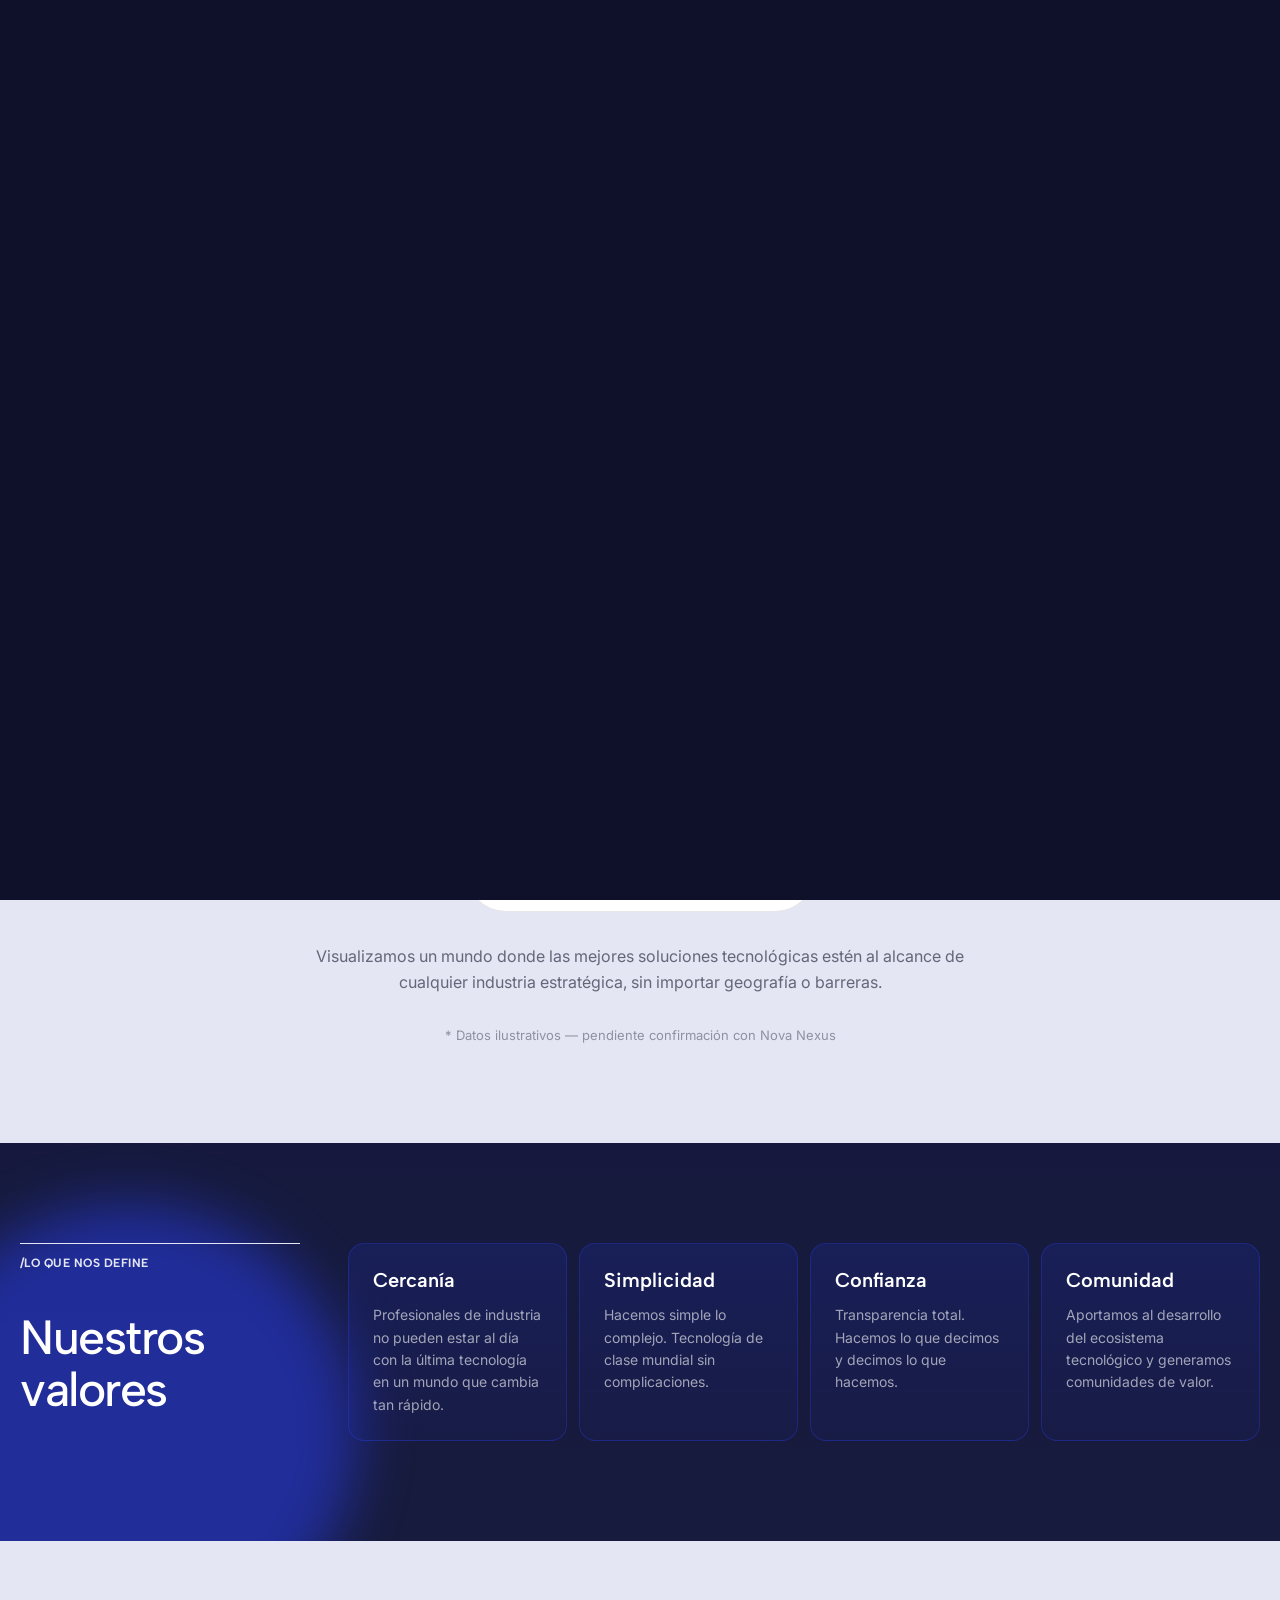
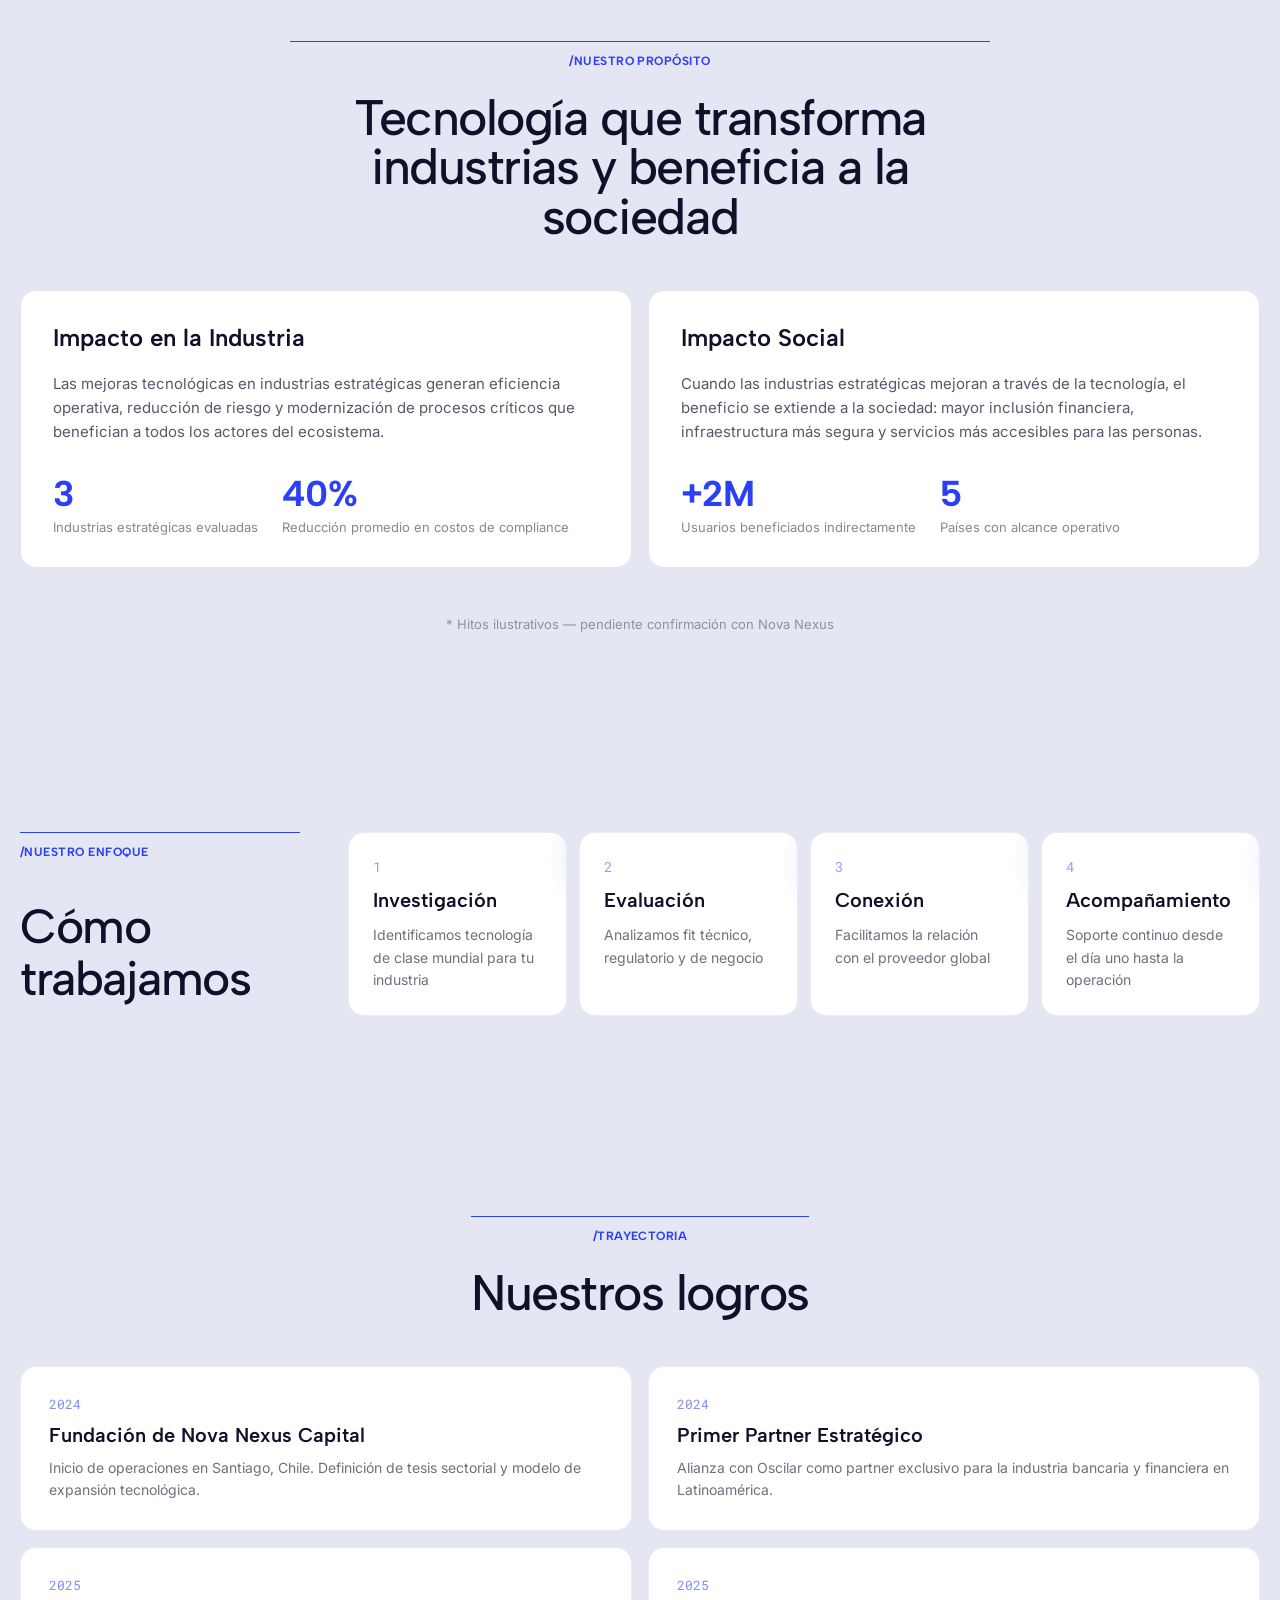
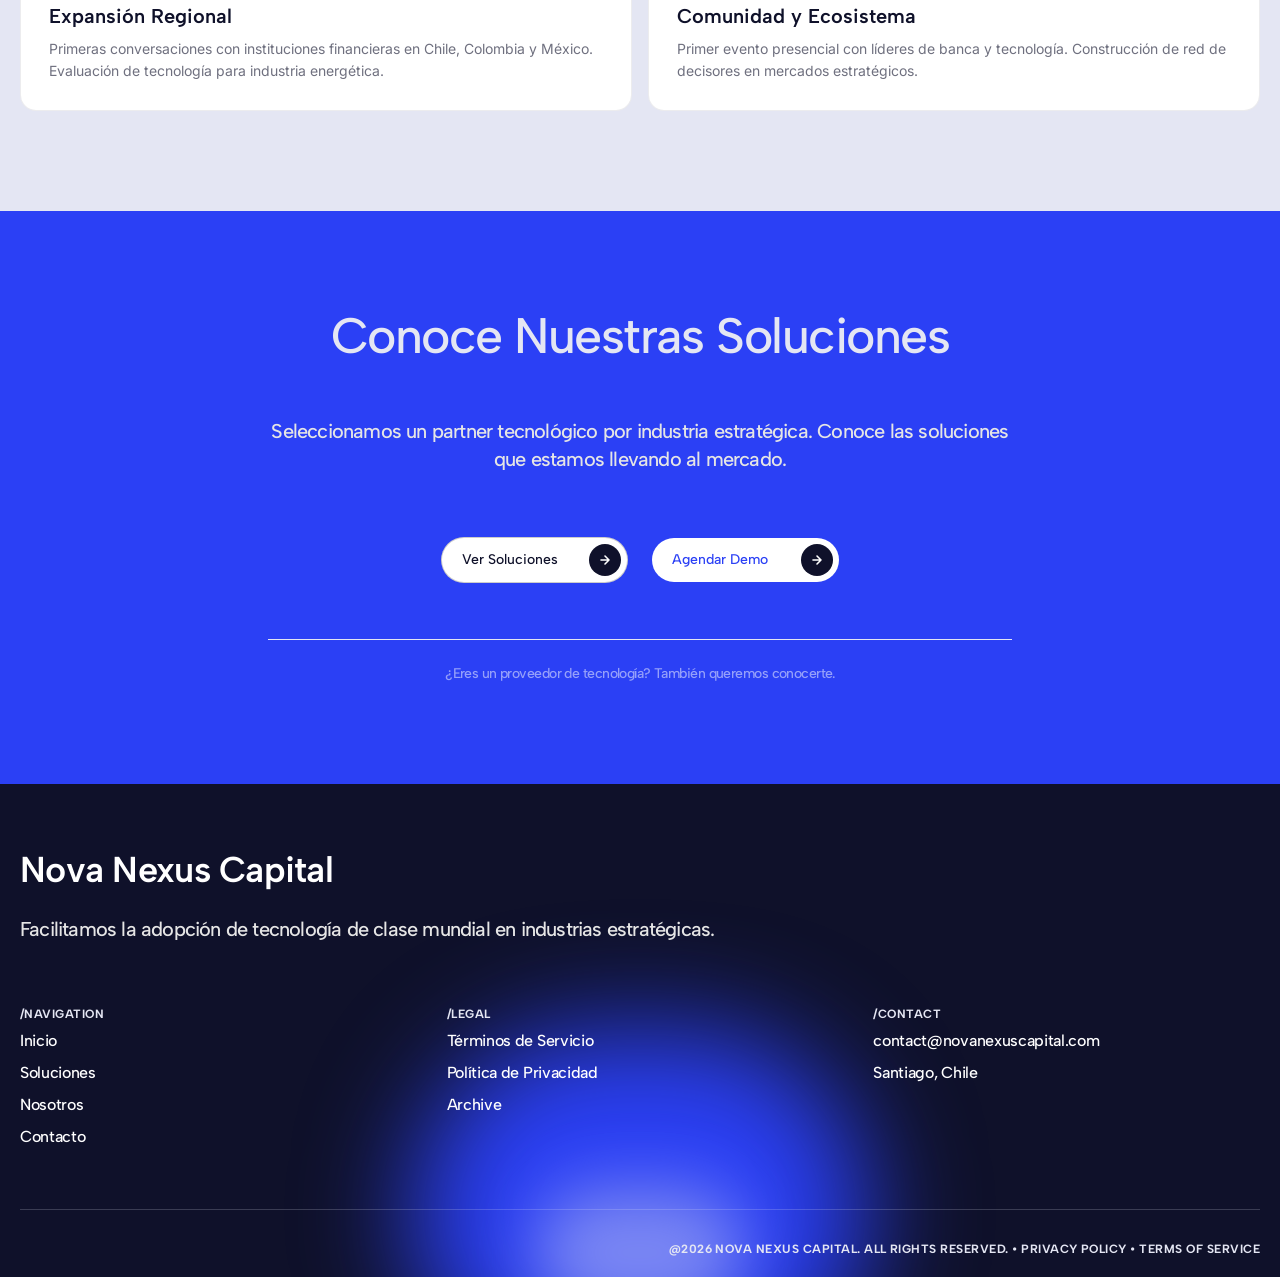
==== about.html @ 9b508feb "Add mobile menu, resource PDFs, accordion fix, impact box styling - Mobile hamburger menu with GSAP-" ====
<!DOCTYPE html>
<html lang="es">
<head>
  <meta charset="UTF-8">
  <meta name="viewport" content="width=device-width, initial-scale=1.0">
  <title>Nosotros — Nova Nexus Capital</title>
  <meta name="description" content="Conoce Nova Nexus Capital: tu puente a la tecnología global. Conectamos industrias estratégicas con soluciones de clase mundial.">
  <meta name="author" content="Nova Nexus Capital">
  <meta name="robots" content="index, follow">
  <meta name="theme-color" content="#2B40F5">
  <link rel="canonical" href="https://novanexuscapital.com/about.html">

  <!-- Favicon -->
  <link rel="icon" type="image/png" sizes="192x192" href="images/favicon-192.png">
  <link rel="icon" type="image/png" sizes="32x32" href="images/favicon-32.png">
  <link rel="apple-touch-icon" sizes="180x180" href="images/apple-touch-icon.png">

  <!-- Open Graph -->
  <meta property="og:type" content="website">
  <meta property="og:site_name" content="Nova Nexus Capital">
  <meta property="og:title" content="Nosotros — Nova Nexus Capital">
  <meta property="og:description" content="Tu puente a la tecnología global. Conectamos industrias estratégicas con soluciones de clase mundial.">
  <meta property="og:url" content="https://novanexuscapital.com/about.html">
  <meta property="og:image" content="https://novanexuscapital.com/images/hero-nexus.png">
  <meta property="og:locale" content="es_CL">

  <!-- Fonts -->
  <link rel="preconnect" href="https://fonts.googleapis.com">
  <link rel="preconnect" href="https://fonts.gstatic.com" crossorigin>
  <link href="https://fonts.googleapis.com/css2?family=Albert+Sans:wght@400;500;600;700&family=Inter:wght@400;500&family=Roboto+Mono:wght@400&display=swap" rel="stylesheet">
  <link rel="stylesheet" href="styles.css">
</head>
<body>
  <div class="page-transition" aria-hidden="true"></div>

  <nova-navbar></nova-navbar>

  <!-- ════════════════════════════════════════════
       SECTION 1 — About Hero
       ════════════════════════════════════════════ -->
  <section class="about-hero">
    <div class="about-hero__inner">
      <div class="about-hero__content">
        <h1 class="about-hero__heading">Tu Puente a la Tecnología Global</h1>
        <p class="about-hero__subtitle">En Nova Nexus conectamos industrias estratégicas con tecnología de clase mundial, de manera cercana y confiable.</p>
        <div class="about-hero__cards">
          <div class="about-hero__card">
            <h3 class="about-hero__card-title">¿Qué vimos?</h3>
            <p class="about-hero__card-desc">Profesionales de industria no tienen tiempo para investigar y estar al día con la última tecnología. El mundo evoluciona rápido, a veces demasiado. La tecnología existe. Quien haga el puente, no.</p>
          </div>
          <div class="about-hero__card">
            <h3 class="about-hero__card-title">¿Qué hacemos?</h3>
            <p class="about-hero__card-desc">Investigamos, evaluamos y traemos la mejor tecnología global para tu industria. Desde evaluación hasta implementación y soporte continuo. Te hacemos la pega fácil.</p>
          </div>
        </div>
      </div>
      <div class="about-hero__visual">
        <img src="images/5224e9ea8679002275ecafcae28f81f60f3712d6.png" alt="Nova Nexus global technology connection">
      </div>
    </div>
  </section>

  <!-- ════════════════════════════════════════════
       SECTION 2 — Nuestra Visión
       ════════════════════════════════════════════ -->
  <section class="vision">
    <div class="vision__inner">
      <h2 class="vision__heading">Nuestra visión</h2>
      <div class="vision__pill">
        <span>Facilitar la adopción de tecnología<br>en industrias estratégicas globalmente</span>
      </div>
      <p class="vision__desc">Visualizamos un mundo donde las mejores soluciones tecnológicas estén al alcance de cualquier industria estratégica, sin importar geografía o barreras.</p>
      <p class="vision__footnote">* Datos ilustrativos — pendiente confirmación con Nova Nexus</p>
    </div>
  </section>

  <!-- ════════════════════════════════════════════
       SECTION 3 — Nuestros Valores
       ════════════════════════════════════════════ -->
  <section class="valores">
    <div class="valores__orb"></div>
    <div class="valores__inner">
      <div class="valores__header">
        <nova-tag>Lo Que Nos Define</nova-tag>
        <h2 class="valores__heading">Nuestros<br>valores</h2>
      </div>
      <div class="valores__cards">
        <div class="valores__card">
          <h3 class="valores__card-title">Cercanía</h3>
          <p class="valores__card-desc">Profesionales de industria no pueden estar al día con la última tecnología en un mundo que cambia tan rápido.</p>
        </div>
        <div class="valores__card">
          <h3 class="valores__card-title">Simplicidad</h3>
          <p class="valores__card-desc">Hacemos simple lo complejo. Tecnología de clase mundial sin complicaciones.</p>
        </div>
        <div class="valores__card">
          <h3 class="valores__card-title">Confianza</h3>
          <p class="valores__card-desc">Transparencia total. Hacemos lo que decimos y decimos lo que hacemos.</p>
        </div>
        <div class="valores__card">
          <h3 class="valores__card-title">Comunidad</h3>
          <p class="valores__card-desc">Aportamos al desarrollo del ecosistema tecnológico y generamos comunidades de valor.</p>
        </div>
      </div>
    </div>
  </section>

  <!-- ════════════════════════════════════════════
       SECTION 4 — Nuestro Propósito
       ════════════════════════════════════════════ -->
  <section class="proposito">
    <div class="proposito__inner">
      <div class="proposito__header">
        <nova-tag variant="blue" center>Nuestro Propósito</nova-tag>
        <h2 class="h2 h2--dark h2--center">Tecnología que transforma industrias y beneficia a la sociedad</h2>
      </div>
      <div class="proposito__boxes">
        <div class="proposito__box">
          <h3 class="proposito__box-title">Impacto en la Industria</h3>
          <p class="proposito__box-desc">Las mejoras tecnológicas en industrias estratégicas generan eficiencia operativa, reducción de riesgo y modernización de procesos críticos que benefician a todos los actores del ecosistema.</p>
          <div class="proposito__stats">
            <div class="proposito__stat">
              <span class="proposito__stat-value">3</span>
              <span class="proposito__stat-label">Industrias estratégicas evaluadas</span>
            </div>
            <div class="proposito__stat">
              <span class="proposito__stat-value">40%</span>
              <span class="proposito__stat-label">Reducción promedio en costos de compliance</span>
            </div>
          </div>
        </div>
        <div class="proposito__box">
          <h3 class="proposito__box-title">Impacto Social</h3>
          <p class="proposito__box-desc">Cuando las industrias estratégicas mejoran a través de la tecnología, el beneficio se extiende a la sociedad: mayor inclusión financiera, infraestructura más segura y servicios más accesibles para las personas.</p>
          <div class="proposito__stats">
            <div class="proposito__stat">
              <span class="proposito__stat-value">+2M</span>
              <span class="proposito__stat-label">Usuarios beneficiados indirectamente</span>
            </div>
            <div class="proposito__stat">
              <span class="proposito__stat-value">5</span>
              <span class="proposito__stat-label">Países con alcance operativo</span>
            </div>
          </div>
        </div>
      </div>
      <p class="proposito__footnote">* Hitos ilustrativos — pendiente confirmación con Nova Nexus</p>
    </div>
  </section>

  <!-- ════════════════════════════════════════════
       SECTION 5 — Cómo Trabajamos
       ════════════════════════════════════════════ -->
  <section class="metodo">
    <div class="metodo__inner">
      <div class="metodo__header">
        <nova-tag variant="blue">Nuestro Enfoque</nova-tag>
        <h2 class="metodo__heading">Cómo<br>trabajamos</h2>
      </div>
      <div class="metodo__steps">
        <div class="metodo__step">
          <span class="metodo__step-number">1</span>
          <div class="metodo__step-orb">
            <div class="orb orb--blue" style="width:81px;height:75px;"></div>
          </div>
          <h3 class="metodo__step-title">Investigación</h3>
          <p class="metodo__step-desc">Identificamos tecnología de clase mundial para tu industria</p>
        </div>
        <div class="metodo__step">
          <span class="metodo__step-number">2</span>
          <div class="metodo__step-orb">
            <div class="orb orb--blue" style="width:81px;height:75px;transform:rotate(-83deg);"></div>
          </div>
          <h3 class="metodo__step-title">Evaluación</h3>
          <p class="metodo__step-desc">Analizamos fit técnico, regulatorio y de negocio</p>
        </div>
        <div class="metodo__step">
          <span class="metodo__step-number">3</span>
          <div class="metodo__step-orb">
            <div class="orb orb--blue" style="width:81px;height:75px;transform:rotate(-83deg);"></div>
          </div>
          <h3 class="metodo__step-title">Conexión</h3>
          <p class="metodo__step-desc">Facilitamos la relación con el proveedor global</p>
        </div>
        <div class="metodo__step">
          <span class="metodo__step-number">4</span>
          <div class="metodo__step-orb">
            <div class="orb orb--blue" style="width:81px;height:75px;transform:rotate(-83deg);"></div>
          </div>
          <h3 class="metodo__step-title">Acompañamiento</h3>
          <p class="metodo__step-desc">Soporte continuo desde el día uno hasta la operación</p>
        </div>
      </div>
    </div>
  </section>

  <!-- ════════════════════════════════════════════
       SECTION 6 — Nuestros Logros
       ════════════════════════════════════════════ -->
  <section class="logros">
    <div class="logros__inner">
      <div class="logros__header">
        <nova-tag variant="blue" center>Trayectoria</nova-tag>
        <h2 class="h2 h2--dark h2--center">Nuestros logros</h2>
      </div>
      <div class="logros__grid">
        <div class="logros__card">
          <span class="logros__year">2024</span>
          <h3 class="logros__card-title">Fundación de Nova Nexus Capital</h3>
          <p class="logros__card-desc">Inicio de operaciones en Santiago, Chile. Definición de tesis sectorial y modelo de expansión tecnológica.</p>
        </div>
        <div class="logros__card">
          <span class="logros__year">2024</span>
          <h3 class="logros__card-title">Primer Partner Estratégico</h3>
          <p class="logros__card-desc">Alianza con Oscilar como partner exclusivo para la industria bancaria y financiera en Latinoamérica.</p>
        </div>
        <div class="logros__card">
          <span class="logros__year">2025</span>
          <h3 class="logros__card-title">Expansión Regional</h3>
          <p class="logros__card-desc">Primeras conversaciones con instituciones financieras en Chile, Colombia y México. Evaluación de tecnología para industria energética.</p>
        </div>
        <div class="logros__card">
          <span class="logros__year">2025</span>
          <h3 class="logros__card-title">Comunidad y Ecosistema</h3>
          <p class="logros__card-desc">Primer evento presencial con líderes de banca y tecnología. Construcción de red de decisores en mercados estratégicos.</p>
        </div>
      </div>
    </div>
  </section>

  <!-- ════════════════════════════════════════════
       SECTION 7 — CTA
       ════════════════════════════════════════════ -->
  <section class="cta">
    <div class="cta__inner">
      <div style="width:100%;">
        <h2 class="h2 h2--center" style="color:var(--lavender);">Conoce Nuestras Soluciones</h2>
      </div>
      <div class="cta__block">
        <p class="cta__subtitle">Seleccionamos un partner tecnológico por industria estratégica. Conoce las soluciones que estamos llevando al mercado.</p>
        <div class="cta__buttons">
          <nova-btn variant="cta-white" href="solutions.html">Ver Soluciones</nova-btn>
          <nova-btn variant="white" href="contact.html">Agendar Demo</nova-btn>
        </div>
      </div>
      <div class="cta__partner">
        <p class="cta__subtitle">¿Eres un proveedor de tecnología? También queremos conocerte.</p>
      </div>
    </div>
  </section>

  <nova-footer></nova-footer>

  <script src="components.js"></script>
  <script src="https://cdnjs.cloudflare.com/ajax/libs/gsap/3.12.5/gsap.min.js"></script>
  <script src="https://cdnjs.cloudflare.com/ajax/libs/gsap/3.12.5/ScrollTrigger.min.js"></script>
  <script src="scripts.js"></script>
</body>
</html>
---- styles.css ----
*, *::before, *::after { margin: 0; padding: 0; box-sizing: border-box; }
html { scroll-behavior: smooth; }

:root {
  --blue: #2B40F5;
  --navy: #0F112A;
  --lavender: #E4E6F3;
  --gray: #E5E5E5;
  --white: #ffffff;
  --font-primary: 'Albert Sans', sans-serif;
  --font-body: 'Inter', sans-serif;
  --font-mono: 'Roboto Mono', monospace;
  --max-w: 1240px;
  --section-pad: 100px;
  --gradient-brand: linear-gradient(180deg, #2B40F5, #E4E6F3 70.63%, #FFFFFF 97.88%);
}

body {
  font-family: var(--font-primary);
  color: var(--navy);
  background: linear-gradient(180deg, var(--blue) 0%, var(--lavender) 100%);
  -webkit-font-smoothing: antialiased;
}

/* ── FOUC prevention for Web Components ── */
nova-btn:not(:defined),
nova-tag:not(:defined),
nova-faq:not(:defined),
nova-navbar:not(:defined),
nova-footer:not(:defined) { display: none; }

img { display: block; max-width: 100%; }
button { cursor: pointer; border: none; font-family: inherit; }
a { text-decoration: none; color: inherit; }

/* ── Page Transition Overlay ── */
.page-transition {
  position: fixed;
  inset: 0;
  z-index: 9999;
  background: var(--navy);
  pointer-events: none;
}

/* ── Navbar ── */
.navbar {
  position: absolute;
  top: 0;
  left: 0;
  width: 100%;
  display: flex;
  justify-content: center;
  align-items: center;
  padding: 15px clamp(20px, 5vw, 100px);
  height: 72px;
  z-index: 3;
}
.navbar__inner {
  width: 100%;
  max-width: var(--max-w);
  display: flex;
  flex-direction: row;
  justify-content: center;
  align-items: center;
  gap: 24px;
}
.navbar__logo {
  display: flex;
  align-items: center;
  padding-top: 8px;
}
.navbar__logo img {
  width: 146px;
  height: auto;
}
.navbar__links {
  display: flex;
  flex-direction: row;
  justify-content: flex-end;
  align-items: center;
  gap: 32px;
  flex: 1;
}
.navbar__link {
  font-family: var(--font-primary);
  font-size: 12px;
  font-weight: 700;
  line-height: 120%;
  letter-spacing: 0.04em;
  text-transform: uppercase;
  color: var(--white);
  padding: 16px;
}

/* ── Hamburger Button (hidden on desktop) ── */
.navbar__burger {
  display: none;
  position: relative;
  width: 32px;
  height: 24px;
  background: none;
  border: none;
  cursor: pointer;
  z-index: 1001;
  padding: 0;
}
.navbar__burger-bar {
  display: block;
  position: absolute;
  left: 0;
  width: 100%;
  height: 2px;
  background: var(--white);
  border-radius: 2px;
  transition: transform 0.3s ease, opacity 0.3s ease;
}
.navbar__burger-bar:nth-child(1) { top: 6px; }
.navbar__burger-bar:nth-child(2) { bottom: 6px; }
.navbar__burger.is-active .navbar__burger-bar:nth-child(1) {
  top: 50%;
  transform: translateY(-50%) rotate(45deg);
}
.navbar__burger.is-active .navbar__burger-bar:nth-child(2) {
  bottom: auto;
  top: 50%;
  transform: translateY(-50%) rotate(-45deg);
}

/* ── Mobile Overlay (hidden by default) ── */
.navbar__overlay {
  position: fixed;
  inset: 0;
  z-index: 1000;
  background: rgba(15, 17, 42, 0.95);
  backdrop-filter: blur(20px);
  -webkit-backdrop-filter: blur(20px);
  display: flex;
  align-items: center;
  justify-content: center;
  visibility: hidden;
  opacity: 0;
}
.navbar__overlay-orb {
  position: absolute;
  width: 320px;
  height: 320px;
  border-radius: 50%;
  background: radial-gradient(circle, rgba(43, 64, 245, 0.25) 0%, transparent 70%);
  bottom: -80px;
  right: -80px;
  pointer-events: none;
}
.navbar__overlay-links {
  display: flex;
  flex-direction: column;
  align-items: center;
  gap: 24px;
}
.navbar__overlay-link {
  font-family: var(--font-primary);
  font-size: 32px;
  font-weight: 700;
  text-transform: uppercase;
  letter-spacing: 0.04em;
  color: var(--white);
  opacity: 0;
  position: relative;
}
.navbar__overlay-link.is-current::after {
  content: '';
  display: block;
  width: 6px;
  height: 6px;
  border-radius: 50%;
  background: var(--blue);
  margin: 6px auto 0;
}

.container {
  width: 100%;
  max-width: var(--max-w);
  margin: 0 auto;
  padding-left: 20px;
  padding-right: 20px;
}

/* ── Tagline divider ── */
.section-tag {
  width: 100%;
  padding-top: 12px;
  border-top: 1px solid var(--lavender);
  margin-bottom: 24px;
}
.section-tag span {
  display: block;
  font-size: 12px;
  font-weight: 700;
  text-transform: uppercase;
  letter-spacing: 0.48px;
  line-height: 14.4px;
  color: var(--lavender);
}
.section-tag--blue { border-top-color: var(--blue); }
.section-tag--blue span { color: var(--blue); }
.section-tag--center span { text-align: center; }

/* ── Heading 2 ── */
.h2 {
  font-size: clamp(32px, 3.9vw, 56px);
  font-weight: 500;
  line-height: 100%;
  letter-spacing: -0.03em;
  color: var(--white);
}
.h2--dark { color: var(--navy); }
.h2--center { text-align: center; }

/* ── Buttons ── */
.btn {
  display: inline-flex;
  align-items: center;
  justify-content: space-between;
  gap: 8px;
  padding: 6px 6px 6px 20px;
  border-radius: 24px;
  font-size: 14px;
  font-weight: 500;
  line-height: 14px;
  font-family: var(--font-primary);
  white-space: nowrap;
  min-width: 187px;
  transition: transform 0.25s ease, box-shadow 0.25s ease, background-color 0.25s ease;
}
.btn__icon {
  width: 32px;
  height: 32px;
  border-radius: 50%;
  display: flex;
  align-items: center;
  justify-content: center;
  flex-shrink: 0;
}
.btn__icon svg { width: 12px; height: 12px; }

.btn--primary {
  background: var(--blue);
  color: var(--white);
}
.btn--primary .btn__icon { background: var(--white); }
.btn--primary .btn__icon svg path { stroke: var(--blue); }

.btn--white {
  background: var(--white);
  color: var(--blue);
}
.btn--white .btn__icon { background: var(--navy); }
.btn--white .btn__icon svg path { stroke: var(--white); }

.btn--light {
  background: var(--lavender);
  color: var(--blue);
  border-radius: 24px;
  width: auto;
  min-width: 187px;
}
.btn--light .btn__icon { background: var(--white); border-radius: 16px; }
.btn--light .btn__icon svg path { stroke: var(--blue); }

.btn--dark {
  background: var(--navy);
  color: var(--lavender);
  border: 1px solid var(--navy);
}
.btn--dark .btn__icon { background: var(--lavender); }
.btn--dark .btn__icon svg path { stroke: var(--navy); }

.btn--cta-white {
  background: var(--white);
  color: var(--navy);
  border: 1px solid rgba(0,0,0,0.2);
}
.btn--cta-white .btn__icon { background: var(--navy); }
.btn--cta-white .btn__icon svg path { stroke: var(--white); }

.btn--link {
  width: auto;
  background: none;
  color: var(--white);
  padding: 0;
  border-bottom: 1px solid var(--white);
  border-radius: 0;
  padding-bottom: 2px;
  gap: 8px;
}

/* ── Button hover states ── */
.btn:hover {
  transform: translateY(-2px);
  box-shadow: 0 4px 16px rgba(0,0,0,0.12);
}
.btn:active {
  transform: translateY(0);
  box-shadow: 0 2px 6px rgba(0,0,0,0.08);
}
.btn:hover .btn__icon {
  animation: arrowNudge 0.4s ease;
}
@keyframes arrowNudge {
  0% { transform: translateX(0); }
  50% { transform: translateX(3px); }
  100% { transform: translateX(0); }
}
.btn--primary:hover { background: #2235D4; }
.btn--white:hover { background: #F0F1FA; }
.btn--dark:hover { background: #1A1D40; }
.btn--cta-white:hover { background: #F0F1FA; }
.btn--white-blue:hover { background: #F0F1FA; }
.btn--light:hover { background: #D5D8EB; }
.btn--link:hover {
  transform: none;
  box-shadow: none;
  opacity: 0.8;
}
.btn--link:active { opacity: 0.6; }

/* ── Check icon ── */
.check-icon {
  width: 18px;
  height: 18px;
  border-radius: 2px;
  display: flex;
  align-items: center;
  justify-content: center;
  flex-shrink: 0;
}
.check-icon--blue { background: var(--blue); }
.check-icon--gray { background: var(--lavender); }
.check-icon svg { width: 10px; height: 8px; }

/* ============================================
   SECTION: HERO
   ============================================ */
.hero {
  padding: var(--section-pad) 20px;
  background: var(--gradient-brand);
  overflow: hidden;
  min-height: 857px;
  display: flex;
  align-items: center;
  justify-content: center;
  border-bottom: 1px solid var(--white);
}
.hero__inner {
  max-width: var(--max-w);
  width: 100%;
  display: flex;
  flex-direction: column;
  gap: 40px;
}
.hero__heading {
  font-size: clamp(36px, 4.5vw, 64px);
  font-weight: 500;
  line-height: 1.05;
  letter-spacing: -0.02em;
  color: rgba(15, 17, 42, 0.70);
  max-width: 914px;
}
.hero__bottom {
  display: flex;
  justify-content: space-between;
  align-items: flex-end;
  flex: 1;
}
.hero__content {
  max-width: 413px;
  width: 100%;
  display: flex;
  flex-direction: column;
  gap: 48px;
}
.hero__subtitle {
  font-size: 20px;
  font-weight: 500;
  line-height: 28px;
  letter-spacing: -0.04em;
  color: var(--navy);
}
.hero__buttons {
  display: flex;
  gap: 24px;
}
.hero__buttons .btn { letter-spacing: -0.02em; }

.hero__visual {
  flex: 1 1 517px;
  max-width: 517px;
  width: 100%;
  height: auto;
  aspect-ratio: 517/429;
  display: flex;
  align-items: center;
  justify-content: center;
  overflow: hidden;
  position: relative;
}
.hero__visual img {
  width: 100%;
  height: 100%;
  object-fit: contain;
}

/* ============================================
   SECTION: TECH STACK (logos)
   ============================================ */
.tech-stack {
  display: flex;
  justify-content: center;
  align-items: center;
  background: var(--white);
  padding: 0 20px 100px;
  overflow: hidden;
}
.tech-stack__inner {
  width: 100%;
  max-width: var(--max-w);
  position: relative;
  overflow: hidden;
}
.tech-stack__row {
  display: flex;
  align-items: center;
}
.tech-stack__item {
  flex: 0 0 310px;
  height: 161px;
  position: relative;
  display: flex;
  flex-direction: column;
}
.tech-stack__item-header {
  display: flex;
  justify-content: space-between;
  align-items: center;
  padding: 12px;
}
.tech-stack__number {
  background: var(--gray);
  padding: 2px 4px;
  font-family: var(--font-primary);
  font-size: 14px;
  font-weight: 500;
  line-height: 100%;
  letter-spacing: -0.02em;
  text-align: center;
}
.tech-stack__number--active { color: var(--navy); }
.tech-stack__number--muted { color: rgba(0,0,0,0.5); }
.tech-stack__label {
  font-family: var(--font-primary);
  font-size: 12px;
  font-weight: 700;
  text-transform: uppercase;
  letter-spacing: 0.04em;
  line-height: 120%;
  color: var(--navy);
}
.tech-stack__logo {
  position: absolute;
  inset: 0;
  display: flex;
  align-items: center;
  justify-content: center;
  padding: 0 72px;
  overflow: hidden;
}
.tech-stack__logo img { max-width: 100%; height: auto; object-fit: contain; }
.tech-stack__logo--muted img { opacity: 0.5; mix-blend-mode: luminosity; }

.tech-stack__fade-left,
.tech-stack__fade-right {
  position: absolute;
  top: 50%;
  transform: translateY(-50%);
  width: 120px;
  height: 266px;
  z-index: 10;
  pointer-events: none;
}
.tech-stack__fade-left {
  left: 0;
  background: linear-gradient(90deg, #FFFFFF 0%, rgba(255,255,255,0) 100%);
}
.tech-stack__fade-right {
  right: 0;
  background: linear-gradient(-90deg, #FFFFFF 0%, rgba(255,255,255,0) 100%);
}

/* ============================================
   SECTION: PAIN POINT
   ============================================ */
.pain-point {
  display: flex;
  flex-direction: column;
  justify-content: center;
  align-items: center;
  background: var(--navy);
  padding: var(--section-pad) 20px;
  overflow: hidden;
  position: relative;
}
.pain-point__inner {
  width: 100%;
  max-width: var(--max-w);
  display: flex;
  flex-direction: column;
  gap: 40px;
  overflow: hidden;
  position: relative;
  z-index: 1;
}
.pain-point__content {
  display: flex;
  gap: 24px;
}
.pain-point__heading {
  max-width: 310px;
  width: 100%;
  font-size: clamp(32px, 3.9vw, 56px);
  font-weight: 500;
  line-height: 100%;
  letter-spacing: -0.03em;
  color: var(--lavender);
  flex-shrink: 0;
}
.pain-point__cards {
  display: flex;
  gap: 14px;
  flex: 1;
}
.pain-point__card {
  flex: 1 1 200px;
  min-height: 260px;
  height: auto;
  padding: 24px;
  background: var(--navy);
  border: 1px solid rgba(43, 64, 245, 0.5);
  border-radius: 24px;
  box-shadow: -8px 8px 12px rgba(43, 64, 245, 0.1);
  display: flex;
  flex-direction: column;
  justify-content: space-between;
  overflow: hidden;
}
.pain-point__card-title {
  font-size: 20px;
  font-weight: 500;
  line-height: 140%;
  letter-spacing: -0.04em;
  color: var(--white);
  text-align: center;
  align-self: stretch;
}
.pain-point__bg {
  position: absolute;
  left: -100px;
  bottom: -100px;
  width: 500px;
  height: auto;
  pointer-events: none;
  z-index: 0;
}
.pain-point__card-orb {
  flex: 1;
  display: flex;
  align-items: center;
  justify-content: center;
}
.pain-point__card-orb img {
  max-width: 100%;
  max-height: 100%;
  object-fit: contain;
}
.pain-point__card-desc {
  font-size: 14px;
  font-weight: 500;
  line-height: 100%;
  letter-spacing: -0.02em;
  color: var(--lavender);
  text-align: center;
  align-self: stretch;
}

/* Decorative orbs */
.orb {
  border-radius: 9999px;
  position: absolute;
}
.orb--blue { background: var(--blue); filter: blur(14.67px); }
.orb--light { background: #F2F1F1; opacity: 0.4; filter: blur(9.09px); }
.orb--solid { background: #F2F1F1; }

/* ============================================
   SECTION: SERVICES (Value Prop)
   ============================================ */
.services {
  display: flex;
  flex-direction: column;
  align-items: center;
  padding: var(--section-pad) 20px;
  background: var(--white);
}
.services--page {
  padding-top: 172px;
}
.services__inner {
  width: 100%;
  max-width: var(--max-w);
  display: flex;
  flex-direction: column;
  justify-content: center;
  align-items: center;
  gap: 56px;
}
.services__bento {
  display: flex;
  flex-direction: column;
  gap: 8px;
  width: 100%;
}
.services__bento-top {
  display: flex;
  gap: 8px;
}
.services__bento-bottom {
  display: flex;
  gap: 8px;
}

.bento-card-2col {
  flex: 1;
  min-height: 353px;
  padding: 200px 24px 24px;
  position: relative;
  isolation: isolate;
  background: linear-gradient(180deg, #2B40F5 -46.85%, #E4E6F3 70.63%, #FFFFFF 97.88%);
  border-radius: 8px;
  overflow: hidden;
  display: flex;
  flex-direction: column;
  justify-content: flex-end;
}
.bento-card-2col__image {
  position: absolute;
  top: 0;
  left: 57.43%;
  right: -2.43%;
  height: 204px;
  z-index: 0;
}
.bento-card-2col__text {
  display: flex;
  flex-direction: column;
  gap: 14px;
  position: relative;
  z-index: 1;
}
.bento-card-2col__title {
  font-size: 36px;
  font-weight: 500;
  line-height: 120%;
  letter-spacing: -0.05em;
  color: var(--blue);
}
.bento-card-2col__desc {
  font-size: 16px;
  font-weight: 500;
  line-height: 150%;
  letter-spacing: -0.02em;
  color: var(--navy);
}

.bento-card-3col {
  flex: 1;
  padding: 34px 24px;
  background: linear-gradient(180deg, #2B40F5 -46.85%, #E4E6F3 70.63%, #FFFFFF 97.88%);
  border-radius: 8px;
  overflow: hidden;
  display: flex;
  flex-direction: column;
  justify-content: center;
  gap: 16px;
}
.bento-card-3col__image {
  width: 190px;
  height: 140px;
}
.bento-card-3col__title {
  font-size: 36px;
  font-weight: 500;
  line-height: 120%;
  letter-spacing: -0.05em;
  color: var(--blue);
}
.bento-card-3col__desc {
  font-size: 16px;
  font-weight: 500;
  line-height: 150%;
  letter-spacing: -0.02em;
  color: var(--navy);
}

/* ============================================
   SOLUTIONS HERO
   ============================================ */
.sol-hero {
  background: var(--gradient-brand);
  padding: 172px 20px var(--section-pad);
}
.sol-hero__inner {
  max-width: var(--max-w);
  margin: 0 auto;
  display: flex;
  align-items: center;
  gap: 60px;
}
.sol-hero__content {
  flex: 1;
  display: flex;
  flex-direction: column;
  gap: 24px;
}
.sol-hero__heading {
  font-size: 56px;
  font-weight: 600;
  line-height: 110%;
  letter-spacing: -0.03em;
  color: var(--white);
}
.sol-hero__subtitle {
  font-family: var(--font-body);
  font-size: 18px;
  font-weight: 400;
  line-height: 160%;
  color: rgba(255, 255, 255, 0.7);
  max-width: 520px;
}
.sol-hero__buttons {
  padding-top: 8px;
}
.sol-hero__visual {
  flex: 0 0 420px;
}
.sol-hero__visual img {
  width: 100%;
  height: auto;
}

/* ============================================
   PANELES ESTRATÉGICOS
   ============================================ */
.paneles {
  background: var(--white);
  padding: var(--section-pad) 20px;
}
.paneles__inner {
  max-width: var(--max-w);
  margin: 0 auto;
  display: flex;
  flex-direction: column;
  align-items: center;
  gap: 48px;
}
.paneles__header {
  text-align: center;
}
.paneles__tabs {
  display: flex;
  gap: 8px;
  flex-wrap: wrap;
  justify-content: center;
}
.paneles__tab {
  padding: 10px 20px;
  border-radius: 100px;
  font-family: var(--font-body);
  font-size: 14px;
  font-weight: 500;
  background: var(--lavender);
  color: var(--navy);
  transition: all 0.25s ease;
}
.paneles__tab--active {
  background: var(--navy);
  color: var(--white);
}
.paneles__tab:hover:not(.paneles__tab--active) {
  background: #d0d3e8;
}
.paneles__card {
  width: 100%;
  display: flex;
  border: 1px solid rgba(15, 17, 42, 0.15);
  border-radius: 32px;
  overflow: hidden;
  background: var(--white);
}
.paneles__card-content {
  flex: 1;
  padding: 48px;
  display: flex;
  flex-direction: column;
  gap: 24px;
}
.paneles__card-top {
  display: flex;
  align-items: center;
  gap: 12px;
}
.paneles__logo {
  height: 28px;
  width: auto;
}
.paneles__partner-badge {
  font-family: var(--font-mono);
  font-size: 12px;
  color: var(--blue);
  text-transform: uppercase;
  letter-spacing: 0.05em;
}
.paneles__card-title {
  font-size: 32px;
  font-weight: 600;
  line-height: 120%;
  letter-spacing: -0.03em;
  color: var(--navy);
}
.paneles__card-desc {
  font-family: var(--font-body);
  font-size: 16px;
  line-height: 160%;
  color: rgba(15, 17, 42, 0.7);
  max-width: 480px;
}
.paneles__stats {
  display: flex;
  gap: 32px;
  padding: 16px 0;
  opacity: 0.3;
}
.paneles__stat {
  display: flex;
  flex-direction: column;
  gap: 4px;
}
.paneles__stat-value {
  font-size: 32px;
  font-weight: 700;
  color: var(--navy);
  letter-spacing: -0.02em;
}
.paneles__stat-label {
  font-family: var(--font-body);
  font-size: 13px;
  color: var(--navy);
}
.paneles__awards {
  display: flex;
  flex-direction: column;
  gap: 10px;
}
.paneles__award {
  display: flex;
  align-items: center;
  gap: 10px;
  font-family: var(--font-body);
  font-size: 14px;
  color: var(--navy);
}
.paneles__award-check {
  width: 20px;
  height: 20px;
  border-radius: 50%;
  background: var(--lavender);
  display: flex;
  align-items: center;
  justify-content: center;
  flex-shrink: 0;
}
.paneles__award-check svg {
  width: 10px;
  height: 8px;
}
.paneles__card-buttons {
  padding-top: 8px;
}
.paneles__card-visual {
  flex: 0 0 50%;
  display: flex;
  align-items: center;
  justify-content: center;
  padding: 32px;
  background: linear-gradient(135deg, rgba(43, 64, 245, 0.03) 0%, rgba(43, 64, 245, 0.08) 100%);
}
.paneles__card-visual img {
  width: 100%;
  height: auto;
  border-radius: 12px;
}

/* ============================================
   CAPACIDADES — Dark bento grid
   ============================================ */
.capacidades {
  background: var(--white);
  padding: var(--section-pad) 20px;
}
.capacidades__inner {
  max-width: var(--max-w);
  margin: 0 auto;
  display: flex;
  flex-direction: column;
  align-items: center;
  gap: 56px;
}
.capacidades__grid {
  display: grid;
  grid-template-columns: 1fr 1fr;
  gap: 8px;
  width: 100%;
}
.capacidades__card {
  min-height: 353px;
  padding: 24px;
  position: relative;
  isolation: isolate;
  background: linear-gradient(169.59deg, #0F112A 43.45%, #2B40F5 72.68%, #2B40F5 100%);
  border: 1px solid #2B40F5;
  border-radius: 16px;
  overflow: hidden;
  display: flex;
  flex-direction: column;
  justify-content: flex-end;
}
.capacidades__card-image {
  position: absolute;
  top: 16px;
  right: 16px;
  width: 140px;
  height: auto;
  opacity: 0.6;
  z-index: 0;
}
.capacidades__card-text {
  display: flex;
  flex-direction: column;
  gap: 12px;
  position: relative;
  z-index: 1;
}
.capacidades__card-title {
  font-size: 36px;
  font-weight: 500;
  line-height: 120%;
  letter-spacing: -0.05em;
  color: var(--lavender);
}
.capacidades__card-desc {
  font-family: var(--font-body);
  font-size: 16px;
  font-weight: 400;
  line-height: 150%;
  letter-spacing: -0.02em;
  color: var(--white);
}

/* ============================================
   ABOUT HERO
   ============================================ */
.about-hero {
  background: linear-gradient(180deg, #0F112A 6.75%, rgba(43,64,245,0.9) 38.91%, rgba(228,230,243,0.4) 88.84%, #E4E6F3 100%);
  padding: 140px 20px var(--section-pad);
  min-height: 640px;
}
.about-hero__inner {
  max-width: var(--max-w);
  margin: 0 auto;
  display: flex;
  align-items: flex-start;
  gap: 40px;
}
.about-hero__content {
  flex: 1;
  display: flex;
  flex-direction: column;
  gap: 24px;
}
.about-hero__heading {
  font-size: 56px;
  font-weight: 500;
  line-height: 110%;
  letter-spacing: -0.02em;
  color: var(--white);
}
.about-hero__subtitle {
  font-family: var(--font-body);
  font-size: 18px;
  line-height: 160%;
  color: rgba(255,255,255,0.7);
  max-width: 520px;
}
.about-hero__cards {
  display: flex;
  gap: 16px;
  padding-top: 16px;
}
.about-hero__card {
  flex: 1;
  background: rgba(255,255,255,0.1);
  border: 1px solid rgba(255,255,255,0.2);
  border-radius: 16px;
  padding: 24px;
  backdrop-filter: blur(12px);
}
.about-hero__card-title {
  font-size: 18px;
  font-weight: 600;
  color: var(--white);
  margin-bottom: 12px;
}
.about-hero__card-desc {
  font-family: var(--font-body);
  font-size: 14px;
  line-height: 160%;
  color: rgba(255,255,255,0.7);
}
.about-hero__visual {
  flex: 0 0 380px;
  display: flex;
  align-items: center;
  justify-content: center;
}
.about-hero__visual img {
  width: 100%;
  height: auto;
}

/* ============================================
   VISION
   ============================================ */
.vision {
  background: var(--lavender);
  padding: var(--section-pad) 20px;
}
.vision__inner {
  max-width: 896px;
  margin: 0 auto;
  display: flex;
  flex-direction: column;
  align-items: center;
  gap: 32px;
  text-align: center;
}
.vision__heading {
  font-size: 48px;
  font-weight: 500;
  letter-spacing: -0.03em;
  color: var(--blue);
}
.vision__pill {
  background: var(--white);
  border: 1px solid rgba(15,17,42,0.1);
  border-radius: 100px;
  padding: 16px 32px;
  font-size: 16px;
  font-weight: 500;
  line-height: 150%;
  color: var(--navy);
}
.vision__desc {
  font-family: var(--font-body);
  font-size: 16px;
  line-height: 160%;
  color: rgba(15,17,42,0.6);
  max-width: 700px;
}
.vision__footnote {
  font-family: var(--font-body);
  font-size: 13px;
  color: rgba(15,17,42,0.4);
}

/* ============================================
   VALORES
   ============================================ */
.valores {
  background: rgba(15,17,42,0.9);
  padding: var(--section-pad) 20px;
  position: relative;
  overflow: hidden;
}
.valores__orb {
  position: absolute;
  bottom: -120px;
  left: -100px;
  width: 457px;
  height: 457px;
  background: var(--blue);
  border-radius: 50%;
  filter: blur(27.5px);
  opacity: 0.5;
}
.valores__inner {
  max-width: var(--max-w);
  margin: 0 auto;
  display: flex;
  align-items: flex-start;
  gap: 48px;
  position: relative;
  z-index: 1;
}
.valores__header {
  flex: 0 0 280px;
  display: flex;
  flex-direction: column;
  gap: 16px;
}
.valores__heading {
  font-size: 48px;
  font-weight: 500;
  line-height: 110%;
  letter-spacing: -0.03em;
  color: var(--white);
}
.valores__cards {
  flex: 1;
  display: flex;
  gap: 12px;
}
.valores__card {
  flex: 1;
  background: linear-gradient(180deg, rgba(43,64,245,0.15) 0%, rgba(43,64,245,0.05) 100%);
  border: 1px solid rgba(43,64,245,0.3);
  border-radius: 16px;
  padding: 24px;
  display: flex;
  flex-direction: column;
  gap: 12px;
}
.valores__card-title {
  font-size: 20px;
  font-weight: 600;
  color: var(--white);
}
.valores__card-desc {
  font-family: var(--font-body);
  font-size: 14px;
  line-height: 160%;
  color: rgba(255,255,255,0.6);
}

/* ============================================
   PROPÓSITO
   ============================================ */
.proposito {
  background: var(--lavender);
  padding: var(--section-pad) 20px;
}
.proposito__inner {
  max-width: var(--max-w);
  margin: 0 auto;
  display: flex;
  flex-direction: column;
  align-items: center;
  gap: 48px;
}
.proposito__header {
  text-align: center;
  max-width: 700px;
}
.proposito__boxes {
  display: flex;
  gap: 16px;
  width: 100%;
}
.proposito__box {
  flex: 1;
  background: var(--white);
  border: 1px solid rgba(15,17,42,0.1);
  border-radius: 16px;
  padding: 32px;
  display: flex;
  flex-direction: column;
  gap: 20px;
}
.proposito__box-title {
  font-size: 24px;
  font-weight: 600;
  color: var(--navy);
}
.proposito__box-desc {
  font-family: var(--font-body);
  font-size: 15px;
  line-height: 160%;
  color: rgba(15,17,42,0.7);
}
.proposito__stats {
  display: flex;
  gap: 24px;
  padding-top: 8px;
}
.proposito__stat {
  display: flex;
  flex-direction: column;
  gap: 4px;
}
.proposito__stat-value {
  font-size: 36px;
  font-weight: 700;
  color: var(--blue);
  letter-spacing: -0.02em;
}
.proposito__stat-label {
  font-family: var(--font-body);
  font-size: 13px;
  color: rgba(15,17,42,0.5);
}
.proposito__footnote {
  font-family: var(--font-body);
  font-size: 13px;
  color: rgba(15,17,42,0.4);
}

/* ============================================
   MÉTODO (Cómo Trabajamos)
   ============================================ */
.metodo {
  background: var(--lavender);
  padding: var(--section-pad) 20px;
}
.metodo__inner {
  max-width: var(--max-w);
  margin: 0 auto;
  display: flex;
  align-items: flex-start;
  gap: 48px;
}
.metodo__header {
  flex: 0 0 280px;
  display: flex;
  flex-direction: column;
  gap: 16px;
}
.metodo__heading {
  font-size: 48px;
  font-weight: 500;
  line-height: 110%;
  letter-spacing: -0.03em;
  color: var(--navy);
}
.metodo__steps {
  flex: 1;
  display: flex;
  gap: 12px;
}
.metodo__step {
  flex: 1;
  background: var(--white);
  border: 1px solid rgba(15,17,42,0.08);
  border-radius: 16px;
  padding: 24px;
  display: flex;
  flex-direction: column;
  gap: 12px;
  position: relative;
  overflow: hidden;
}
.metodo__step-number {
  font-family: var(--font-mono);
  font-size: 14px;
  color: var(--blue);
  opacity: 0.5;
}
.metodo__step-orb {
  position: absolute;
  top: -10px;
  right: -10px;
  opacity: 0.3;
}
.metodo__step-title {
  font-size: 20px;
  font-weight: 600;
  color: var(--navy);
}
.metodo__step-desc {
  font-family: var(--font-body);
  font-size: 14px;
  line-height: 160%;
  color: rgba(15,17,42,0.6);
}

/* ============================================
   LOGROS (Timeline)
   ============================================ */
.logros {
  background: var(--lavender);
  padding: var(--section-pad) 20px;
}
.logros__inner {
  max-width: var(--max-w);
  margin: 0 auto;
  display: flex;
  flex-direction: column;
  align-items: center;
  gap: 48px;
}
.logros__grid {
  display: grid;
  grid-template-columns: 1fr 1fr;
  gap: 16px;
  width: 100%;
}
.logros__card {
  background: var(--white);
  border: 1px solid rgba(15,17,42,0.08);
  border-radius: 16px;
  padding: 28px;
  display: flex;
  flex-direction: column;
  gap: 10px;
}
.logros__year {
  font-family: var(--font-mono);
  font-size: 13px;
  color: var(--blue);
  opacity: 0.6;
}
.logros__card-title {
  font-size: 20px;
  font-weight: 600;
  color: var(--navy);
}
.logros__card-desc {
  font-family: var(--font-body);
  font-size: 14px;
  line-height: 160%;
  color: rgba(15,17,42,0.6);
}

/* ============================================
   CASOS DE ÉXITO
   ============================================ */
.gradient-flow--sol {
  background: linear-gradient(180deg, var(--white) 0%, var(--lavender) 20%, var(--blue) 55%);
}
.gradient-flow--sol .cta {
  background: none;
}
.casos {
  padding: var(--section-pad) 20px;
}
.casos__inner {
  max-width: var(--max-w);
  margin: 0 auto;
  display: flex;
  flex-direction: column;
  align-items: center;
  gap: 48px;
}
.casos__header {
  text-align: center;
}
.casos__cards {
  display: flex;
  gap: 16px;
  width: 100%;
}
.casos__card {
  flex: 1;
  height: 300px;
  background: linear-gradient(160deg, rgba(43,64,245,0.25) 0%, rgba(150,140,240,0.2) 40%, rgba(180,175,240,0.15) 100%);
  border: 1px solid rgba(43,64,245,0.25);
  border-radius: 24px;
  overflow: hidden;
  padding: 24px;
  position: relative;
}
.casos__card-content {
  display: flex;
  flex-direction: column;
  height: 100%;
  position: relative;
  z-index: 1;
}
.casos__card-title {
  font-size: 36px;
  font-weight: 600;
  line-height: 120%;
  letter-spacing: -0.05em;
  color: var(--navy);
  padding-bottom: 12px;
}
.casos__card-desc {
  font-family: var(--font-body);
  font-size: 15px;
  line-height: 140%;
  letter-spacing: -0.02em;
  color: rgba(15,17,42,0.6);
}
.casos__card-orb {
  position: absolute;
  top: 45%;
  right: 10px;
  width: 140px;
  height: 140px;
  border-radius: 50%;
  background: radial-gradient(circle at 35% 35%, rgba(255,255,255,0.7) 0%, rgba(200,200,240,0.5) 30%, rgba(43,64,245,0.2) 60%, transparent 100%);
  filter: blur(12px);
  z-index: 0;
  pointer-events: none;
}
.casos__card-link {
  display: flex;
  align-items: center;
  justify-content: space-between;
  background: rgba(255,255,255,0.75);
  backdrop-filter: blur(8px);
  color: var(--navy);
  border-radius: 12px;
  padding: 10px 10px 10px 16px;
  font-size: 14px;
  font-weight: 500;
  text-decoration: none;
  margin-top: auto;
  transition: background 0.2s ease;
}
.casos__card-link:hover { background: rgba(255,255,255,0.9); }
.casos__card-link-circle {
  width: 36px;
  height: 36px;
  border-radius: 50%;
  background: var(--navy);
  color: var(--white);
  display: flex;
  align-items: center;
  justify-content: center;
  flex-shrink: 0;
}
.casos__card-link-circle svg {
  width: 16px;
  height: 16px;
}

/* ============================================
   RECURSOS DESCARGABLES
   ============================================ */
.recursos {
  padding: var(--section-pad) 20px;
}
.recursos__inner {
  max-width: var(--max-w);
  margin: 0 auto;
  display: flex;
  flex-direction: column;
  align-items: center;
  gap: 48px;
}
.recursos__header {
  text-align: center;
}
.recursos__grid {
  display: flex;
  gap: 16px;
  width: 100%;
}
.recursos__col {
  flex: 1;
  display: flex;
  flex-direction: column;
  gap: 12px;
}
.recursos__link {
  display: flex;
  align-items: center;
  gap: 16px;
  height: 67px;
  padding: 13px;
  background: rgba(255, 255, 255, 0.08);
  border: 1px solid rgba(255, 255, 255, 0.15);
  border-radius: 12px;
  transition: background 0.2s ease;
}
.recursos__link:hover {
  background: rgba(255, 255, 255, 0.14);
}
.recursos__icon {
  width: 24px;
  height: 24px;
  flex-shrink: 0;
}
.recursos__text {
  display: flex;
  flex-direction: column;
  gap: 4px;
}
.recursos__title {
  font-size: 16px;
  font-weight: 600;
  color: var(--white);
}
.recursos__desc {
  font-size: 13px;
  font-weight: 500;
  color: rgba(255, 255, 255, 0.5);
}

/* ============================================
   GRADIENT FLOW — Operate + Community shared bg
   ============================================ */
.gradient-flow {
  background: linear-gradient(180deg, var(--white) 0%, var(--lavender) 35%, var(--blue) 75%);
}

/* ============================================
   SECTION: OPERATE (Cómo Operamos — Accordion)
   ============================================ */
.operate {
  display: flex;
  justify-content: center;
  align-items: center;
  padding: var(--section-pad) 20px;
}
.operate__inner {
  width: 100%;
  max-width: var(--max-w);
  display: flex;
  flex-direction: column;
  align-items: center;
  gap: 56px;
}
.operate__accordion {
  display: flex;
  flex-direction: column;
  gap: 16px;
  width: 100%;
  max-width: 865px;
}
.operate__item {
  background: var(--lavender);
  border-radius: 40px;
  overflow: hidden;
  box-shadow: -4px 4px 12px rgba(0, 0, 0, 0.05);
}
.operate__item--open {
  background: rgba(43, 64, 245, 0.1);
}
.operate__question {
  width: 100%;
  display: flex;
  align-items: center;
  justify-content: space-between;
  gap: 24px;
  padding: 24px;
  background: none;
  border: none;
  cursor: pointer;
  font-family: inherit;
}
.operate__question-left {
  display: flex;
  align-items: center;
  gap: 8px;
  flex: 1;
}
.operate__number {
  font-family: var(--font-mono);
  font-size: 16px;
  letter-spacing: 0.28px;
  color: rgba(0, 0, 0, 0.7);
}
.operate__item--open .operate__number {
  color: var(--blue);
}
.operate__title {
  font-family: var(--font-primary);
  font-size: 24px;
  font-weight: 700;
  letter-spacing: -0.48px;
  color: rgba(0, 0, 0, 0.7);
  flex: 1;
  text-align: center;
}
.operate__item--open .operate__title {
  color: var(--blue);
}
.operate__toggle {
  width: 36px;
  height: 36px;
  border-radius: 50%;
  background: var(--white);
  position: relative;
  flex-shrink: 0;
}
.operate__toggle-h,
.operate__toggle-v {
  position: absolute;
  background: var(--blue);
  border-radius: 1px;
}
.operate__toggle-h {
  width: 12px;
  height: 2px;
  top: 50%;
  left: 50%;
  transform: translate(-50%, -50%);
}
.operate__toggle-v {
  width: 2px;
  height: 12px;
  top: 50%;
  left: 50%;
  transform: translate(-50%, -50%);
  transition: transform 0.3s ease;
}
.operate__item--open .operate__toggle-v {
  transform: translate(-50%, -50%) scaleY(0);
}
.operate__answer {
  height: 0;
  opacity: 0;
  overflow: hidden;
  padding: 0 128px;
}
.operate__answer p {
  font-family: var(--font-primary);
  font-size: 15px;
  font-weight: 500;
  line-height: 150%;
  letter-spacing: -0.3px;
  color: rgba(0, 0, 0, 0.6);
  text-align: center;
}
/* Hover state for closed items */
.operate__item:not(.operate__item--open):hover {
  background: var(--blue);
}
.operate__item:not(.operate__item--open):hover .operate__number,
.operate__item:not(.operate__item--open):hover .operate__title {
  color: var(--white);
}

/* Process checklist card — hidden on desktop, shown on mobile */
.operate__process-card { display: none; }

/* ============================================
   SECTION: APPROACH (Solutions / Oscilar)
   ============================================ */
.approach {
  display: flex;
  justify-content: center;
  align-items: center;
  padding: var(--section-pad) 20px;
  background: var(--white);
}
.approach__inner {
  width: 100%;
  max-width: var(--max-w);
  display: flex;
  flex-direction: column;
  justify-content: center;
  align-items: center;
  gap: 56px;
}
.approach__card {
  width: 100%;
  background: var(--navy);
  border-radius: 32px;
  overflow: hidden;
  display: flex;
}
.approach__card-left {
  flex: 0 1 652px;
  min-width: 0;
  padding: 32px;
  display: flex;
  flex-direction: column;
  justify-content: space-between;
  min-height: 600px;
}
.approach__card-top {
  display: flex;
  justify-content: space-between;
  align-items: center;
}
.approach__card-logo img {
  height: 27px;
  width: auto;
  filter: invert(1) brightness(2);
}
.approach__card-year {
  font-size: 14px;
  font-family: var(--font-mono);
  color: var(--lavender);
  line-height: 14px;
}
.approach__card-heading {
  font-size: 36px;
  font-weight: 600;
  line-height: 120%;
  letter-spacing: -0.02em;
  color: var(--white);
}
.approach__card-body {
  font-size: 14px;
  font-weight: 500;
  line-height: 100%;
  letter-spacing: -0.02em;
  color: var(--lavender);
  margin-top: 16px;
}
.approach__card-text {
  display: flex;
  flex-direction: column;
  gap: 24px;
}
.approach__stats {
  display: flex;
  gap: 8px;
  flex-wrap: wrap;
  margin-top: 24px;
}
.approach__stat {
  flex: 1 1 170px;
  max-width: 191px;
  display: flex;
  flex-direction: column;
  gap: 16px;
}
.approach__stat-value {
  font-size: 56px;
  font-weight: 500;
  line-height: 100%;
  letter-spacing: -0.03em;
  background: var(--gradient-brand);
  -webkit-background-clip: text;
  -webkit-text-fill-color: transparent;
  background-clip: text;
}
.approach__stat-label {
  font-size: 12px;
  font-weight: 700;
  text-transform: uppercase;
  letter-spacing: 0.48px;
  line-height: 14.4px;
  color: var(--white);
}
.approach__stat-label--mono {
  font-family: var(--font-mono);
  font-weight: 400;
  line-height: 12px;
  letter-spacing: 0;
}
.approach__benefits {
  display: flex;
  flex-direction: column;
  gap: 16px;
  margin-top: 10px;
}
.approach__benefit {
  display: flex;
  align-items: center;
  gap: 12px;
}
.approach__benefit-text {
  font-size: 16.9px;
  font-family: var(--font-body);
  font-weight: 500;
  line-height: 25px;
  letter-spacing: -0.36px;
  color: var(--white);
}
.approach__impact {
  margin-top: 24px;
  padding: 16px 20px;
  background: linear-gradient(180deg, #2B40F5 -46.85%, #E4E6F3 70.63%, #FFFFFF 97.88%);
  border-radius: 20px;
}
.approach__impact-text {
  font-size: 15px;
  font-family: var(--font-body);
  font-style: italic;
  font-weight: 500;
  line-height: 22px;
  letter-spacing: -0.3px;
  text-align: center;
  color: var(--navy);
  font-style: italic;
  text-align: center;
}
.approach__cta {
  margin-top: 24px;
}
.approach__card-right {
  flex: 1 1 0;
  min-width: 0;
  overflow: hidden;
  position: relative;
}
.approach__card-right img {
  width: 100%;
  height: 100%;
  object-fit: cover;
  object-position: center;
}

/* ============================================
   SECTION: PROCESS
   ============================================ */
.process {
  display: flex;
  flex-direction: column;
  justify-content: center;
  align-items: center;
  background: var(--navy);
  padding: var(--section-pad) 20px;
  position: relative;
  overflow: hidden;
}
.process__inner {
  width: 100%;
  max-width: var(--max-w);
  display: flex;
  flex-direction: column;
  gap: 40px;
  position: relative;
  overflow: hidden;
  isolation: isolate;
}
.process__content {
  display: flex;
  gap: 24px;
}
.process__heading {
  max-width: 310px;
  width: 100%;
  font-size: clamp(32px, 3.9vw, 56px);
  font-weight: 500;
  line-height: 56px;
  color: var(--lavender);
  flex-shrink: 0;
}
.process__cards {
  display: flex;
  gap: 14px;
  overflow-x: auto;
  overflow-y: hidden;
  flex: 1;
  cursor: grab;
  -webkit-overflow-scrolling: touch;
  scrollbar-width: none;
  -ms-overflow-style: none;
}
.process__cards::-webkit-scrollbar { display: none; }
.process__cards.is-dragging { cursor: grabbing; }
.process__card {
  width: 280px;
  min-width: 280px;
  height: 300px;
  padding: 24px;
  background: var(--blue);
  border-radius: 24px;
  border: 1px solid rgba(43, 64, 245, 0.5);
  display: flex;
  overflow: hidden;
}
.process__card-inner {
  width: 100%;
  display: flex;
  flex-direction: column;
  justify-content: space-between;
}
.process__card-number {
  font-size: 36px;
  font-weight: 500;
  line-height: 120%;
  letter-spacing: -0.05em;
  background: linear-gradient(180deg, rgba(255, 255, 255, 0) 0%, #FFFFFF 100%);
  -webkit-background-clip: text;
  -webkit-text-fill-color: transparent;
  background-clip: text;
}
.process__card-orb {
  flex: 1;
  display: flex;
  flex-direction: column;
  align-items: center;
  justify-content: center;
  position: relative;
}
.process__card-title {
  font-size: 36px;
  font-weight: 500;
  line-height: 120%;
  letter-spacing: -0.05em;
  color: var(--white);
}
.process__card-desc {
  font-size: 14px;
  font-weight: 500;
  line-height: 100%;
  letter-spacing: -0.02em;
  color: var(--lavender);
}
.process__fade {
  position: absolute;
  right: 0;
  top: 0;
  width: 159px;
  height: 100%;
  background: linear-gradient(90deg, transparent 0%, var(--navy) 100%);
  z-index: 2;
  pointer-events: none;
}

/* ============================================
   SECTION: COMPARISON
   ============================================ */
.comparison {
  display: flex;
  flex-direction: column;
  justify-content: center;
  align-items: center;
  background: linear-gradient(360deg, rgba(228, 230, 243, 0) 0%, #E4E6F3 100%);
  padding: 0;
}
.comparison__inner {
  width: 100%;
  max-width: var(--max-w);
  display: flex;
  flex-direction: column;
  justify-content: center;
  align-items: center;
  padding: var(--section-pad) 20px;
  gap: 56px;
}
.comparison__cards {
  display: flex;
  gap: 24px;
  width: 100%;
}
.comparison__card {
  flex: 1;
  min-height: 300px;
  height: auto;
  background: var(--white);
  border-radius: 16px;
  border: 1px solid rgba(0, 0, 0, 0.2);
  overflow: hidden;
  padding: 24px;
  display: flex;
  flex-direction: column;
  justify-content: space-between;
  gap: 32px;
}
.comparison__card--highlight {
  background: linear-gradient(142.7deg, #0F112A 43.45%, #2B40F5 72.68%, #2B40F5 104.71%);
}
.comparison__card-title {
  font-size: 24px;
  font-weight: 700;
  line-height: 100%;
  letter-spacing: -0.02em;
  color: rgba(15, 17, 42, 0.8);
}
.comparison__card--highlight .comparison__card-title {
  color: var(--lavender);
}
.comparison__items {
  display: flex;
  flex-direction: column;
  gap: 16px;
}
.comparison__item {
  display: flex;
  align-items: center;
  gap: 12px;
}
.comparison__item-text {
  font-size: 16.9px;
  font-family: var(--font-body);
  font-weight: 500;
  line-height: 25px;
  letter-spacing: -0.36px;
  color: rgba(0, 0, 0, 0.7);
}
.comparison__card--highlight .comparison__item-text {
  color: var(--white);
}

/* ============================================
   SECTION: COMMUNITY
   ============================================ */
.community {
  display: flex;
  flex-direction: column;
  align-items: center;
  padding: var(--section-pad) 20px;
}
.community__inner {
  width: 100%;
  max-width: var(--max-w);
  display: flex;
  flex-direction: column;
  justify-content: center;
  align-items: center;
  gap: 56px;
  overflow: hidden;
}
.community__row {
  display: flex;
  align-items: center;
  gap: 2px;
}
.community__card {
  flex: 1 1 240px;
  max-width: 310px;
  min-height: 505px;
  height: auto;
  border-radius: 8px;
  overflow: hidden;
  display: flex;
  flex-direction: column;
  justify-content: center;
  align-items: center;
}
.community__card-img {
  width: 100%;
  height: 360px;
  border-radius: 24px;
  overflow: hidden;
  position: relative;
  background-size: cover;
  background-position: center;
}
.community__card-img-gradient {
  position: absolute;
  left: 0;
  bottom: 0;
  width: 100%;
  height: 159px;
  background: linear-gradient(180deg, rgba(15,17,42,0) 0%, var(--navy) 100%);
}
.community__card-badge {
  position: absolute;
  left: 16px;
  top: 15px;
  display: flex;
  align-items: center;
  gap: 6px;
}
.community__card-badge-dot {
  width: 8px;
  height: 8px;
  background: var(--white);
}
.community__card-badge-text {
  font-size: 12px;
  font-weight: 700;
  text-transform: uppercase;
  letter-spacing: 0.48px;
  line-height: 14.4px;
  color: var(--white);
}
.community__card-caption {
  width: 100%;
  padding: 16px 16px 16px 8px;
  display: flex;
  flex-direction: column;
  justify-content: flex-end;
  height: 134px;
  gap: 8px;
}
.community__card-tag {
  font-size: 12px;
  font-weight: 700;
  text-transform: uppercase;
  letter-spacing: 0.48px;
  line-height: 14.4px;
  color: var(--blue);
}
.community__card-desc {
  font-size: 16px;
  font-weight: 500;
  line-height: 100%;
  letter-spacing: -0.02em;
  color: rgba(15, 17, 42, 0.7);
}

/* ============================================
   SECTION: FAQ
   ============================================ */
.faq {
  display: flex;
  justify-content: center;
  align-items: center;
  padding: var(--section-pad) 20px;
  overflow: hidden;
}
.faq__inner {
  width: 100%;
  max-width: var(--max-w);
  display: flex;
  flex-direction: column;
  align-items: flex-start;
  gap: 24px;
}
.faq__content {
  display: flex;
  gap: 24px;
}
.faq__heading {
  max-width: 389px;
  width: 100%;
  font-size: clamp(32px, 3.9vw, 56px);
  font-weight: 500;
  line-height: 100%;
  letter-spacing: -0.03em;
  color: var(--white);
  flex-shrink: 0;
}
.faq__list {
  flex: 1;
  display: flex;
  flex-direction: column;
  gap: 16px;
  max-width: 865px;
}
.faq__item {
  border-radius: 40px;
  overflow: hidden;
  box-shadow: -4px 4px 12px rgba(0,0,0,0.05);
}
.faq__item--default { background: var(--lavender); }
.faq__item--active { background: var(--blue); }

.faq__question {
  padding: 24px;
  display: flex;
  align-items: center;
  gap: 24px;
  width: 100%;
  background: none;
  text-align: left;
}
.faq__question-text {
  flex: 1;
  font-size: 22.3px;
  font-family: var(--font-body);
  font-weight: 500;
  line-height: 36px;
  letter-spacing: -0.24px;
}
.faq__item--default .faq__question-text { color: rgba(0,0,0,0.7); }
.faq__item--active .faq__question-text { color: var(--white); }

.faq__answer {
  height: 0;
  overflow: hidden;
  opacity: 0;
  padding: 0 24px;
}
.faq__answer p {
  font-family: var(--font-body);
  font-size: 16px;
  font-weight: 400;
  line-height: 26px;
  letter-spacing: -0.02em;
  padding-bottom: 24px;
}
.faq__item--default .faq__answer p { color: rgba(0,0,0,0.6); }
.faq__item--active .faq__answer p { color: rgba(255,255,255,0.8); }

.faq__plus {
  width: 36px;
  height: 36px;
  background: var(--white);
  border-radius: 32px;
  position: relative;
  flex-shrink: 0;
}
.faq__plus::before,
.faq__plus::after {
  content: '';
  position: absolute;
  background: var(--blue);
}
.faq__plus::before {
  width: 12px;
  height: 2px;
  left: 12px;
  top: 17px;
}
.faq__plus::after {
  width: 2px;
  height: 12px;
  left: 17px;
  top: 12px;
}

/* ============================================
   SECTION: CTA
   ============================================ */
.cta {
  display: flex;
  flex-direction: column;
  justify-content: center;
  align-items: center;
  background: var(--blue);
  padding: 0;
}
.cta__inner {
  width: 100%;
  max-width: var(--max-w);
  display: flex;
  flex-direction: column;
  justify-content: center;
  align-items: center;
  padding: var(--section-pad) 20px;
  gap: 56px;
}
.cta__block {
  max-width: 744px;
  text-align: center;
  display: flex;
  flex-direction: column;
  align-items: center;
  gap: 64px;
}
.cta__subtitle {
  font-size: 20px;
  font-weight: 500;
  line-height: 140%;
  letter-spacing: -0.04em;
  color: var(--gray);
}
.cta__buttons {
  display: flex;
  gap: 24px;
  justify-content: center;
  align-items: center;
}
.cta__partner {
  max-width: 744px;
  width: 100%;
  padding-top: 24px;
  border-top: 1px solid var(--lavender);
  text-align: center;
  display: flex;
  flex-direction: column;
  align-items: center;
  gap: 24px;
}
.cta__partner .cta__subtitle {
  color: rgba(255, 255, 255, 0.5);
  font-size: 14px;
  line-height: 140%;
}

/* ============================================
   FOOTER
   ============================================ */
.footer {
  display: flex;
  justify-content: center;
  align-items: center;
  background: var(--navy);
  padding: 64px 20px 20px;
  overflow: hidden;
  position: relative;
  isolation: isolate;
}
.footer__inner {
  width: 100%;
  max-width: var(--max-w);
  display: flex;
  flex-direction: column;
  align-items: flex-start;
  gap: 64px;
  position: relative;
  z-index: 1;
  isolation: isolate;
}
.footer__brand {
  display: flex;
  flex-direction: column;
}
.footer__brand-name {
  font-size: 36px;
  font-weight: 600;
  line-height: 120%;
  letter-spacing: -0.02em;
  color: var(--white);
}
.footer__brand-desc {
  font-size: 20px;
  font-weight: 500;
  line-height: 140%;
  letter-spacing: -0.04em;
  color: var(--gray);
  margin-top: 24px;
}
.footer__nav {
  display: flex;
  justify-content: space-between;
  gap: 40px;
  width: 100%;
}
.footer__nav-col {
  flex: 1;
  display: flex;
  flex-direction: column;
  gap: 12px;
}
.footer__nav-label {
  font-size: 12px;
  font-weight: 700;
  text-transform: uppercase;
  letter-spacing: 0.04em;
  line-height: 120%;
  color: var(--lavender);
}
.footer__nav-links {
  display: flex;
  flex-direction: column;
  gap: 16px;
}
.footer__nav-links a {
  font-size: 16px;
  font-weight: 500;
  line-height: 100%;
  letter-spacing: -0.02em;
  color: var(--white);
  transition: opacity 0.2s ease;
}
.footer__nav-links a:hover { opacity: 0.7; }
.footer__nav-links span {
  font-size: 16px;
  font-weight: 500;
  line-height: 100%;
  letter-spacing: -0.02em;
  color: var(--white);
}
.footer__bottom {
  width: 100%;
  display: flex;
  justify-content: flex-end;
  align-items: center;
  padding-top: 32px;
  border-top: 1px solid rgba(228,230,243,0.2);
}
.footer__copyright {
  font-size: 12px;
  font-weight: 700;
  line-height: 120%;
  letter-spacing: 0.04em;
  text-transform: uppercase;
  color: var(--lavender);
}
.footer__copyright a {
  color: var(--lavender);
  transition: opacity 0.2s ease;
}
.footer__copyright a:hover {
  opacity: 0.7;
}
.footer__orb {
  position: absolute;
  border-radius: 9999px;
  pointer-events: none;
}
.footer__orb--blue {
  width: 457px;
  height: 368px;
  background: var(--blue);
  filter: blur(55px);
  bottom: -120px;
  left: 50%;
  transform: translateX(-50%);
}
.footer__orb--light {
  width: 211px;
  height: 129px;
  background: #F2F1F1;
  opacity: 0.4;
  filter: blur(34px);
  bottom: -40px;
  left: 50%;
  transform: translateX(-50%);
}
.footer__logo-decoration {
  position: absolute;
  top: -20px;
  right: 0;
  height: 50vh;
  pointer-events: none;
  z-index: 0;
  opacity: 0.35;
}
.footer__logo-decoration img {
  height: 100%;
  width: auto;
  object-fit: contain;
}

/* ── GSAP animation helpers ── */
.hero-word {
  display: inline-block;
}
.faq__item {
  transition: background-color 0.3s ease;
}
.faq__question-text {
  transition: color 0.3s ease;
}

/* ── Arrow SVG for buttons ── */
.arrow-icon {
  width: 12px;
  height: 12px;
  display: block;
}

/* ══════════════════════════════════════════════
   CONTACT PAGE
   ══════════════════════════════════════════════ */

/* ── Contact Hero ── */
.contact-hero {
  min-height: 857px;
  padding: 100px;
  background: linear-gradient(180deg, #0F112A 6.75%, rgba(43, 64, 245, 0.9) 38.91%, rgba(228, 230, 243, 0.4) 85%, #FFFFFF 100%);
  overflow: hidden;
  display: flex;
  justify-content: center;
  align-items: flex-start;
}
.contact-hero__inner {
  width: 100%;
  max-width: var(--max-w);
  display: flex;
  flex-direction: column;
  align-items: flex-start;
  gap: 40px;
  flex-grow: 1;
}
.contact-hero__top {
  align-self: stretch;
  display: flex;
  justify-content: flex-start;
  align-items: flex-start;
}
.contact-hero__heading {
  flex: 1;
  max-width: 914px;
  padding-top: 40px;
  font-family: var(--font-primary);
  font-size: 64px;
  font-weight: 500;
  line-height: 90%;
  letter-spacing: -0.02em;
  color: var(--lavender);
}
.contact-hero__bottom {
  align-self: stretch;
  display: flex;
  justify-content: space-between;
  align-items: flex-end;
  gap: 32px;
}
.contact-hero__content {
  width: 620px;
  max-width: 620px;
  align-self: stretch;
  display: flex;
  flex-direction: column;
  align-items: flex-start;
  gap: 48px;
}
.contact-hero__subtitle {
  font-family: var(--font-primary);
  font-size: 20px;
  font-weight: 700;
  line-height: 140%;
  letter-spacing: -0.04em;
  color: var(--white);
}
.contact-hero__buttons {
  align-self: stretch;
  display: flex;
  flex-direction: column;
  align-items: flex-start;
  gap: 24px;
}

/* White button with blue text (contact page) */
.btn--white-blue {
  background: var(--white);
  color: var(--blue);
}
.btn--white-blue .btn__icon { background: var(--blue); }
.btn--white-blue .btn__icon svg path { stroke: var(--white); }

/* Hero visual */
.contact-hero__visual {
  width: 517px;
  height: 429px;
  flex-shrink: 0;
  overflow: hidden;
  display: flex;
  align-items: center;
  justify-content: center;
}
.contact-hero__visual img {
  width: 100%;
  height: 100%;
  object-fit: cover;
}

/* ── Contact Form Section ── */
.contact-form-section {
  padding: var(--section-pad) 20px;
  background: linear-gradient(180deg, #FFFFFF 0%, #E4E6F3 30%, rgba(43, 64, 245, 0.6) 75%, #2B40F5 100%);
  display: flex;
  flex-direction: column;
  align-items: center;
}
.contact-form-section__inner {
  width: 100%;
  max-width: var(--max-w);
  display: flex;
  flex-direction: column;
  align-items: center;
  gap: 56px;
}
.contact-form-section__title {
  align-self: stretch;
  display: flex;
  flex-direction: column;
  gap: 24px;
}
.section-tag--blue {
  border-top-color: var(--blue);
}
.section-tag__text--blue {
  color: var(--blue);
}
.contact-form-section__heading {
  font-family: var(--font-primary);
  font-size: 56px;
  font-weight: 500;
  line-height: 100%;
  letter-spacing: -0.03em;
  color: rgba(15, 17, 42, 0.70);
}

/* Form card */
.contact-form-section__form-wrap {
  align-self: stretch;
  display: flex;
  flex-direction: column;
  justify-content: center;
  align-items: center;
  gap: 32px;
}
.contact-form {
  width: 100%;
  max-width: 600px;
  padding: 32px;
  background: var(--white);
  box-shadow: -4px 4px 12px rgba(0, 0, 0, 0.05);
  border-radius: 32px;
  display: flex;
  flex-direction: column;
  gap: 32px;
}
.contact-form__field {
  display: flex;
  flex-direction: column;
  gap: 4px;
}
.contact-form__field--half {
  flex: 1;
}
.contact-form__row {
  display: flex;
  gap: 8px;
}
.contact-form__label {
  font-family: var(--font-primary);
  font-size: 12px;
  font-weight: 700;
  text-transform: uppercase;
  line-height: 120%;
  letter-spacing: 0.04em;
  color: var(--blue);
}
.contact-form__input,
.contact-form__select,
.contact-form__textarea {
  width: 100%;
  border: none;
  border-bottom: 1px solid rgba(15, 17, 42, 0.20);
  background: transparent;
  font-family: var(--font-primary);
  font-size: 16px;
  font-weight: 500;
  color: var(--navy);
  outline: none;
  padding: 12px 0;
}
.contact-form__input:focus,
.contact-form__select:focus,
.contact-form__textarea:focus {
  border-bottom-color: var(--blue);
}
.contact-form__select {
  appearance: none;
  cursor: pointer;
  padding-right: 30px;
  background-image: url("data:image/svg+xml,%3Csvg width='16' height='16' viewBox='0 0 16 16' fill='none' xmlns='http://www.w3.org/2000/svg'%3E%3Cpath d='M4 6L8 10L12 6' stroke='%23999999' stroke-width='1.5' stroke-linecap='round' stroke-linejoin='round'/%3E%3C/svg%3E");
  background-repeat: no-repeat;
  background-position: right 0 center;
  background-size: 16px;
}
.contact-form__textarea {
  resize: vertical;
  min-height: 100px;
}
.contact-form__submit {
  width: 100%;
  height: 48px;
  border-radius: 100px;
  display: flex;
  justify-content: space-between;
  align-items: center;
  gap: 12px;
  background: rgba(15, 17, 42, 0.15);
  padding: 0 6px 0 24px;
  font-family: var(--font-primary);
  font-size: 14px;
  font-weight: 700;
  line-height: 100%;
  letter-spacing: -0.02em;
  color: var(--white);
  cursor: pointer;
  border: none;
  transition: background 0.3s ease;
}
.contact-form__submit span:first-child {
  flex: 1;
  text-align: left;
}
.contact-form__submit-icon {
  width: 36px;
  height: 36px;
  border-radius: 50%;
  background: rgba(255,255,255,0.15);
  display: flex;
  align-items: center;
  justify-content: center;
  flex-shrink: 0;
  transition: background 0.3s ease;
}
.contact-form__submit-icon svg {
  width: 16px;
  height: 16px;
}
.contact-form--valid .contact-form__submit {
  background: var(--blue);
}
.contact-form--valid .contact-form__submit-icon {
  background: var(--navy);
}
.contact-form__submit:hover {
  background: rgba(15, 17, 42, 0.30);
}
.contact-form--valid .contact-form__submit:hover {
  background: #1a2fd4;
}
.contact-form__submit:disabled {
  opacity: 0.6;
  cursor: not-allowed;
}

/* Validation */
.contact-form__error {
  display: none;
  font-size: 12px;
  font-weight: 500;
  color: #E53935;
  margin-top: 4px;
}
.contact-form__field--invalid .contact-form__input,
.contact-form__field--invalid .contact-form__select,
.contact-form__field--invalid .contact-form__textarea {
  border-bottom-color: #E53935;
}
.contact-form__field--invalid .contact-form__error {
  display: block;
}

/* Success state */
.contact-form__success {
  display: none;
  flex-direction: column;
  align-items: center;
  gap: 24px;
  padding: 80px 32px;
  text-align: center;
  width: 100%;
  max-width: 600px;
}
.contact-form__success--visible {
  display: flex;
}
.contact-form__success-title {
  font-family: var(--font-primary);
  font-size: 36px;
  font-weight: 600;
  color: var(--white);
}
.contact-form__success-desc {
  font-family: var(--font-primary);
  font-size: 20px;
  font-weight: 500;
  line-height: 140%;
  color: rgba(255, 255, 255, 0.7);
  max-width: 100%;
}


/* ============================================
   LEGAL PAGES (Privacy Policy / Terms)
   ============================================ */
.legal-hero {
  display: flex;
  justify-content: center;
  align-items: center;
  background: var(--navy);
  padding: 140px 20px 60px;
}
.legal-hero__inner {
  width: 100%;
  max-width: var(--max-w);
  display: flex;
  flex-direction: column;
  gap: 12px;
}
.legal-hero__title {
  font-family: var(--font-primary);
  font-size: clamp(36px, 4vw, 48px);
  font-weight: 500;
  line-height: 100%;
  letter-spacing: -0.02em;
  color: var(--lavender);
}
.legal-hero__date {
  font-family: var(--font-mono);
  font-size: 14px;
  line-height: 14px;
  color: rgba(228, 230, 243, 0.5);
}

.legal-content {
  display: flex;
  justify-content: center;
  background: var(--white);
  padding: var(--section-pad) 20px;
}
.legal-content__inner {
  width: 100%;
  max-width: 800px;
}
.legal-content h2 {
  font-family: var(--font-primary);
  font-size: 28px;
  font-weight: 600;
  line-height: 120%;
  letter-spacing: -0.02em;
  color: var(--navy);
  margin-top: 48px;
  margin-bottom: 16px;
}
.legal-content h2:first-child {
  margin-top: 0;
}
.legal-content p {
  font-family: var(--font-body);
  font-size: 18px;
  font-weight: 400;
  line-height: 1.7;
  letter-spacing: -0.02em;
  color: rgba(15, 17, 42, 0.75);
  margin-bottom: 16px;
}
.legal-content ul,
.legal-content ol {
  font-family: var(--font-body);
  font-size: 18px;
  font-weight: 400;
  line-height: 1.7;
  letter-spacing: -0.02em;
  color: rgba(15, 17, 42, 0.75);
  padding-left: 24px;
  margin-bottom: 16px;
}
.legal-content li {
  margin-bottom: 8px;
}
.legal-content a {
  color: var(--blue);
  text-decoration: underline;
  text-underline-offset: 2px;
  transition: opacity 0.2s ease;
}
.legal-content a:hover {
  opacity: 0.7;
}

/* ============================================
   RESPONSIVE — Tablet (≤1024px)
   ============================================ */
@media (max-width: 1024px) {
  :root { --section-pad: 64px; }

  /* Navbar */
  .navbar { padding: 15px 24px; }

  /* Hero */
  .hero { min-height: auto; padding-top: 88px; }
  .hero__heading { font-size: 48px; line-height: 1.05; }
  .hero__bottom { flex-direction: column; align-items: flex-start; gap: 40px; }
  .hero__content { max-width: 100%; }
  .hero__visual { max-width: 75%; flex-basis: auto; height: 240px; aspect-ratio: auto; align-self: flex-end; }

  /* Pain Point */
  .pain-point__content { flex-direction: column; }
  .pain-point__heading { max-width: 100%; font-size: 40px; }
  .pain-point__cards { flex-wrap: wrap; }
  .pain-point__card { flex: 1 1 calc(50% - 7px); min-height: 260px; }

  /* Services — horizontal slider */
  .services { padding-left: 0; padding-right: 0; overflow: hidden; }
  .services__inner { max-width: 100%; padding: 0; overflow: visible; }
  .services__inner > div:first-child { padding: 0 20px; width: 100%; }
  .services__bento {
    flex-direction: row;
    flex-wrap: nowrap;
    gap: 12px;
    overflow-x: auto;
    overflow-y: hidden;
    -webkit-overflow-scrolling: touch;
    scrollbar-width: none;
    padding: 0 20px;
    width: 100%;
    cursor: grab;
  }
  .services__bento.is-dragging { cursor: grabbing; }
  .services__bento::-webkit-scrollbar { display: none; }
  .services__bento-top,
  .services__bento-bottom { display: contents; }
  .bento-card-2col,
  .bento-card-3col {
    flex: 0 0 300px;
  }
  .bento-card-2col__title,
  .bento-card-3col__title { font-size: 28px; }
  .bento-card-3col__image { align-self: flex-end; }

  /* Approach */
  .approach__card { flex-direction: column; }
  .approach__card-left { flex-basis: auto; min-height: auto; padding: 24px; justify-content: flex-start; gap: 24px; }
  .approach__card-left .approach__stats,
  .approach__card-left .approach__benefits,
  .approach__card-left .approach__impact,
  .approach__card-left .approach__cta { margin-top: 0; }
  .approach__card-right { flex: none; height: 350px; }
  .approach__stat-value { font-size: 40px; }
  .approach__card-heading { font-size: 28px; }
  .approach__stats { gap: 16px; }

  /* Process */
  .process__content { flex-direction: column; }
  .process__heading { max-width: 100%; font-size: 40px; line-height: 40px; }

  /* Comparison */
  .comparison__cards { flex-wrap: wrap; gap: 16px; }
  .comparison__card { flex: 1 1 calc(50% - 8px); gap: 24px; }

  /* Community */
  .community__row { flex-wrap: wrap; justify-content: center; gap: 16px; }
  .community__card { flex: 1 1 calc(50% - 8px); }

  /* FAQ */
  .faq__content { flex-direction: column; }
  .faq__heading { max-width: 100%; font-size: 40px; line-height: 40px; }
  .faq__list { max-width: 100%; }

  /* CTA + Hero buttons — stack */
  .cta__buttons { flex-direction: column; align-items: center; }
  .hero__buttons { flex-direction: column; align-items: flex-start; }

  /* Footer */
  .footer__nav { flex-wrap: wrap; gap: 32px; }
  .footer__nav-col { flex: 1 1 200px; }
  .footer__logo-decoration { right: 20px; height: 40vh; }

  /* Contact Hero */
  .contact-hero { padding: 88px 40px 64px; min-height: auto; }
  .contact-hero__heading { font-size: 48px; line-height: 44px; }
  .contact-hero__content { width: 100%; max-width: 100%; }
  .contact-hero__visual { width: 360px; height: 300px; }

  /* Contact Form */
  .contact-form-section__heading { font-size: 40px; line-height: 40px; }

  /* Legal Pages */
  .legal-hero { padding: 100px 24px 48px; }
  .legal-hero__title { font-size: 40px; }

  /* Typography */
  .h2 { font-size: 40px; }

  /* Solutions Hero */
  .sol-hero { padding-top: 100px; }
  .sol-hero__heading { font-size: 44px; }
  .sol-hero__visual { flex: 0 0 320px; }

  /* Paneles */
  .paneles__card { flex-direction: column; }
  .paneles__card-content { padding: 36px; }
  .paneles__card-visual { flex: none; padding: 24px; }
  .paneles__card-title { font-size: 28px; }

  /* Capacidades */
  .capacidades__card-title { font-size: 28px; }

  /* Casos */
  .casos__card-title { font-size: 28px; }

  /* Recursos */
  .recursos__grid { flex-direction: column; }

  /* About Hero */
  .about-hero { padding-top: 100px; }
  .about-hero__heading { font-size: 44px; }
  .about-hero__visual { flex: 0 0 300px; }

  /* Valores */
  .valores__inner { flex-direction: column; }
  .valores__header { flex: none; }
  .valores__cards { flex-wrap: wrap; }
  .valores__card { flex: 1 1 calc(50% - 6px); }

  /* Proposito — keep boxes side-by-side at 1024px */
  .proposito__box { padding: 24px; }

  /* Método */
  .metodo__inner { flex-direction: column; }
  .metodo__header { flex: none; }
  .metodo__steps { flex-wrap: wrap; }
  .metodo__step { flex: 1 1 calc(50% - 6px); }

  /* Logros */
  .logros__card-title { font-size: 18px; }
}

/* ============================================
   RESPONSIVE — Mobile (≤768px)
   ============================================ */
@media (max-width: 768px) {
  :root { --section-pad: 48px; }

  /* Navbar — mobile menu */
  .navbar { padding: 12px 16px; height: auto; }
  .navbar__inner { gap: 16px; }
  .navbar__links { display: none; }
  .navbar__burger { display: block; margin-left: auto; }
  .navbar__logo img { width: 120px; }

  /* Hero */
  .hero { padding-top: 80px; min-height: auto; }
  .hero__heading { font-size: 40px; line-height: 0.9; }
  .hero__content { gap: 12px; }
  .hero__subtitle { font-size: 16px; line-height: 1.4; color: #131313; }
  .hero__buttons { flex-direction: column; align-items: stretch; gap: 12px; padding-top: 12px; }
  .hero__buttons .btn { width: 100%; }

  /* Tech Stack */
  .tech-stack { padding: 0 16px 48px; }
  .tech-stack__item { flex: 0 0 200px; height: 120px; }
  .tech-stack__logo { padding: 0 24px; }
  .tech-stack__item-header { padding: 8px; }
  .tech-stack__fade-left,
  .tech-stack__fade-right { width: 60px; }

  /* Pain Point */
  .pain-point__heading { font-size: 32px; }
  .pain-point__cards { flex-direction: column; }
  .pain-point__card { flex-basis: auto; min-height: 220px; }

  /* Operate — dark cards on mobile */
  .operate__accordion { gap: 24px; }
  .operate__item {
    background: var(--navy);
    border: 1px solid rgba(43, 64, 245, 0.3);
    border-radius: 24px;
    box-shadow: none;
  }
  .operate__item--open { background: var(--navy); }
  .operate__question {
    flex-direction: column;
    align-items: flex-start;
    padding: 33px 33px 0;
    gap: 16px;
    cursor: default;
    pointer-events: none;
  }
  .operate__question-left {
    flex-direction: column;
    align-items: flex-start;
    gap: 16px;
  }
  .operate__number {
    color: var(--blue) !important;
    font-size: 14px;
  }
  .operate__title {
    color: var(--white) !important;
    text-align: left;
    font-size: 24px;
    font-weight: 600;
  }
  .operate__toggle { display: none; }
  .operate__answer {
    height: auto !important;
    opacity: 1 !important;
    padding: 16px 33px 33px !important;
    overflow: visible;
  }
  .operate__answer p {
    color: var(--lavender);
    text-align: left;
    font-size: 15px;
    line-height: 150%;
  }
  .operate__item:not(.operate__item--open):hover {
    background: var(--navy);
  }
  .operate__item:not(.operate__item--open):hover .operate__number,
  .operate__item:not(.operate__item--open):hover .operate__title {
    color: inherit;
  }
  .operate__process-card {
    display: block;
    background: var(--white);
    border: 1px solid rgba(0, 0, 0, 0.08);
    border-radius: 24px;
    padding: 25px;
    width: 100%;
  }
  .operate__process-label {
    font-family: var(--font-primary);
    font-size: 12px;
    font-weight: 700;
    text-transform: uppercase;
    letter-spacing: 0.48px;
    line-height: 14.4px;
    color: var(--blue);
    padding-bottom: 12px;
    border-bottom: 1px solid rgba(0, 0, 0, 0.08);
    margin-bottom: 24px;
  }
  .operate__process-list {
    list-style: none;
    display: flex;
    flex-direction: column;
    gap: 16px;
  }
  .operate__process-item {
    display: flex;
    align-items: center;
    gap: 12px;
    font-family: var(--font-body);
    font-size: 16.9px;
    font-weight: 500;
    line-height: 25px;
    letter-spacing: -0.36px;
    color: var(--navy);
  }
  .operate__process-check {
    width: 18px;
    height: 18px;
    background: var(--blue);
    border-radius: 2px;
    display: flex;
    align-items: center;
    justify-content: center;
    flex-shrink: 0;
  }
  .operate__process-check svg {
    width: 10px;
    height: 8px;
  }

  /* Hero — hide image on mobile */
  .hero__visual { display: none; }

  /* Services — slider refinements */
  .services__inner > div:first-child { padding: 0 16px; }
  .services__bento { padding: 0 16px; gap: 10px; }
  .bento-card-2col,
  .bento-card-3col { flex: 0 0 260px; }
  .bento-card-2col { min-height: 280px; padding: 140px 20px 20px; }
  .bento-card-2col__title,
  .bento-card-3col__title { font-size: 24px; }
  .bento-card-3col { padding: 24px 16px; }

  /* Approach */
  .approach__card { border-radius: 20px; }
  .approach__card-left { padding: 20px; }
  .approach__card-right { flex: none; height: 280px; }
  .approach__card-heading { font-size: 24px; }
  .approach__stat-value { font-size: 32px; }
  .approach__stat { flex: 1 1 calc(50% - 8px); max-width: none; min-width: 0; }
  .approach__stats { gap: 16px; }
  .approach__benefit-text { font-size: 14px; }
  .approach__impact-text { font-size: 14px; }

  /* Process */
  .process__heading { font-size: 32px; line-height: 32px; }
  .process__card { width: 220px; min-width: 220px; height: 240px; }
  .process__card-title { font-size: 24px; line-height: 28px; }

  /* Comparison */
  .comparison__cards { flex-direction: column; gap: 16px; }
  .comparison__card { flex-basis: auto; min-height: auto; gap: 20px; }

  /* Community */
  .community__row { flex-direction: column; align-items: center; }
  .community__card { max-width: 360px; width: 100%; }

  /* FAQ */
  .faq__heading { font-size: 32px; line-height: 32px; }
  .faq__question-text { font-size: 16px; line-height: 24px; }
  .faq__item { border-radius: 24px; }
  .faq__question { padding: 16px; gap: 16px; }
  .faq__answer { padding: 0 16px; }
  .faq__answer p { font-size: 14px; line-height: 22px; padding-bottom: 16px; }

  /* Buttons — CTA buttons full-width on mobile, hero buttons stay auto */
  .cta__buttons .btn { width: 100%; max-width: 280px; }

  /* Mobile — center section titles (except hero) */
  .pain-point__heading,
  .process__heading,
  .faq__heading { text-align: center; }
  .section-tag { display: flex; justify-content: center; }
  .h2 { text-align: center; }
  .hero__heading { text-align: left; }

  /* Footer — compact */
  .footer { padding: 48px 16px 16px; }
  .footer__brand-name { font-size: 28px; }
  .footer__brand-desc { font-size: 16px; }
  .footer__nav { flex-direction: column; gap: 32px; }
  .footer__nav-col { flex: none; gap: 10px; }
  .footer__nav-links { gap: 10px; }
  .footer__inner { gap: 32px; }
  .footer__brand-desc { margin-top: 12px; }
  .footer__bottom { justify-content: center; }
  .footer__copyright { text-align: center; font-size: 10px; }
  .footer__logo-decoration { right: 16px; height: 30vh; opacity: 0.1; }

  /* Typography */
  .h2 { font-size: 32px; }

  /* Contact Hero */
  .contact-hero { padding: 80px 16px 48px; min-height: auto; }
  .contact-hero__heading { font-size: 36px; line-height: 34px; }
  .contact-hero__bottom { flex-direction: column; gap: 40px; }
  .contact-hero__content { width: 100%; max-width: 100%; }
  .contact-hero__visual { width: 100%; max-width: 360px; height: 260px; align-self: center; }
  .contact-hero__subtitle { font-size: 16px; line-height: 22px; }
  .contact-hero__buttons { flex-direction: column; align-items: flex-start; }

  /* Contact Form */
  .contact-form-section__heading { font-size: 32px; line-height: 32px; }
  .contact-form { padding: 24px; }
  .contact-form__row { flex-direction: column; gap: 32px; }

  /* Legal Pages */
  .legal-hero { padding: 80px 16px 40px; }
  .legal-hero__title { font-size: 32px; }
  .legal-content h2 { font-size: 22px; margin-top: 36px; }
  .legal-content p,
  .legal-content ul,
  .legal-content ol { font-size: 16px; }

  /* Solutions Hero */
  .sol-hero { padding-top: 88px; }
  .sol-hero__inner { flex-direction: column; gap: 40px; }
  .sol-hero__heading { font-size: 40px; line-height: 0.9; }
  .sol-hero__subtitle { font-size: 16px; color: rgba(255,255,255,0.6); }
  .sol-hero__visual { flex: none; width: 100%; }

  /* Paneles */
  .paneles__tabs {
    gap: 6px;
    flex-wrap: nowrap;
    overflow-x: auto;
    -webkit-overflow-scrolling: touch;
    scrollbar-width: none;
    justify-content: flex-start;
    padding: 0 20px;
    width: calc(100% + 40px);
    margin-left: -20px;
  }
  .paneles__tabs::-webkit-scrollbar { display: none; }
  .paneles__tab { font-size: 13px; padding: 8px 14px; white-space: nowrap; flex-shrink: 0; }
  .paneles__card { flex-direction: column; border-radius: 24px; }
  .paneles__card-content { padding: 28px 20px; gap: 20px; }
  .paneles__card-title { font-size: 24px; }
  .paneles__card-desc { font-size: 15px; }
  .paneles__stats { gap: 20px; flex-wrap: wrap; }
  .paneles__stat-value { font-size: 24px; }
  .paneles__card-visual { padding: 16px; }

  /* Capacidades — horizontal scroll carousel */
  .capacidades { padding-left: 0; padding-right: 0; }
  .capacidades__inner { max-width: 100%; padding: 0; }
  .capacidades__inner > div:first-child { padding: 0 20px; width: 100%; }
  .capacidades__grid {
    display: flex;
    flex-wrap: nowrap;
    gap: 12px;
    overflow-x: auto;
    overflow-y: hidden;
    -webkit-overflow-scrolling: touch;
    scrollbar-width: none;
    padding: 0 20px;
    width: 100%;
  }
  .capacidades__grid::-webkit-scrollbar { display: none; }
  .capacidades__card {
    flex: 0 0 280px;
    min-height: 260px;
  }
  .capacidades__card-title { font-size: 28px; }

  /* Casos — bluer cards with white text on mobile */
  .casos__cards { flex-direction: column; }
  .casos__card {
    height: auto;
    min-height: 360px;
    display: flex;
    flex-direction: column;
    background: linear-gradient(160deg, rgba(43,64,245,0.4) 0%, rgba(120,110,230,0.3) 40%, rgba(160,155,235,0.25) 100%);
  }
  .casos__card-content { flex: 1; }
  .casos__card-title { font-size: 28px; color: var(--white); }
  .casos__card-desc { color: rgba(255,255,255,0.7); }
  .casos__card-link { background: rgba(255,255,255,0.2); color: var(--white); }
  .casos__card-link:hover { background: rgba(255,255,255,0.3); }
  .casos__card-link-circle { background: var(--navy); }

  /* Recursos — single column */
  .recursos__grid { flex-direction: column; }
  .recursos__link { height: auto; min-height: 60px; }

  /* About Hero */
  .about-hero { padding-top: 88px; min-height: auto; }
  .about-hero__inner { flex-direction: column; gap: 32px; }
  .about-hero__heading { font-size: 40px; line-height: 0.95; }
  .about-hero__subtitle { font-size: 16px; }
  .about-hero__cards { flex-direction: column; }
  .about-hero__visual { flex: none; width: 100%; max-width: 300px; align-self: center; }

  /* Vision */
  .vision__heading { font-size: 36px; }
  .vision__pill { font-size: 15px; padding: 14px 24px; }

  /* Valores — horizontal scroll carousel */
  .valores { padding-left: 0; padding-right: 0; }
  .valores__inner { flex-direction: column; gap: 32px; max-width: 100%; }
  .valores__header { flex: none; padding: 0 20px; }
  .valores__heading { font-size: 36px; }
  .valores__cards {
    flex-wrap: nowrap;
    overflow-x: auto;
    -webkit-overflow-scrolling: touch;
    scrollbar-width: none;
    padding: 0 20px;
  }
  .valores__cards::-webkit-scrollbar { display: none; }
  .valores__card { flex: 0 0 260px; }

  /* Proposito — keep boxes side-by-side */
  .proposito__header { padding: 0 20px; }
  .proposito__box { padding: 20px; }
  .proposito__box-title { font-size: 18px; }
  .proposito__box-desc { font-size: 13px; }
  .proposito__stats { flex-direction: column; gap: 16px; }
  .proposito__stat-value { font-size: 24px; }
  .proposito__stat-label { font-size: 11px; }

  /* Método — dark bg + horizontal scroll */
  .metodo {
    padding-left: 0;
    padding-right: 0;
    background: linear-gradient(180deg, #0F112A 0%, #1a2266 50%, #2B40F5 100%);
  }
  .metodo__inner { flex-direction: column; gap: 32px; max-width: 100%; }
  .metodo__header { flex: none; padding: 0 20px; }
  .metodo__heading { font-size: 36px; color: var(--white); }
  .metodo .section-tag { border-top-color: rgba(255,255,255,0.2); }
  .metodo .section-tag--blue span { color: rgba(255,255,255,0.6); }
  .metodo__steps {
    flex-wrap: nowrap;
    overflow-x: auto;
    -webkit-overflow-scrolling: touch;
    scrollbar-width: none;
    padding: 0 20px;
  }
  .metodo__steps::-webkit-scrollbar { display: none; }
  .metodo__step {
    flex: 0 0 240px;
    background: rgba(255,255,255,0.1);
    border: 1px solid rgba(255,255,255,0.15);
  }
  .metodo__step-number { color: rgba(255,255,255,0.5); }
  .metodo__step-title { color: var(--white); }
  .metodo__step-desc { color: rgba(255,255,255,0.6); }

  /* Logros */
  .logros__grid { grid-template-columns: 1fr; }
  .logros__card {
    border-left: 3px solid var(--blue);
    border-radius: 12px;
  }
}

/* ============================================
   RESPONSIVE — Small Mobile (≤480px)
   ============================================ */
@media (max-width: 480px) {
  :root { --section-pad: 32px; }

  /* Hero */
  .hero__heading { font-size: 32px; line-height: 0.9; }
  .hero__subtitle { font-size: 14px; line-height: 1.4; }

  /* Tech Stack */
  .tech-stack__item { flex: 0 0 160px; height: 100px; }

  /* Approach */
  .approach__stat { flex: 1 1 calc(50% - 8px); max-width: none; min-width: 0; }
  .approach__stat-value { font-size: 28px; }

  /* FAQ */
  .faq__plus { width: 28px; height: 28px; }
  .faq__plus::before { width: 10px; left: 9px; top: 13px; }
  .faq__plus::after { height: 10px; left: 13px; top: 9px; }

  /* Typography */
  .h2 { font-size: 28px; }

  /* Solutions Hero */
  .sol-hero__heading { font-size: 32px; }
  .sol-hero__subtitle { font-size: 14px; }

  /* Paneles */
  .paneles__card-title { font-size: 22px; }
  .paneles__stat-value { font-size: 20px; }

  /* Capacidades */
  .capacidades__card { flex: 0 0 260px; min-height: 220px; }
  .capacidades__card-title { font-size: 24px; }
  .capacidades__card-image { width: 100px; }

  /* Casos */
  .casos__card-title { font-size: 24px; }

  /* Recursos */
  .recursos__title { font-size: 14px; }
  .recursos__desc { font-size: 12px; }

  /* About Hero */
  .about-hero__heading { font-size: 32px; }
  .about-hero__subtitle { font-size: 14px; }

  /* Vision */
  .vision__heading { font-size: 32px; }
  .vision__pill { font-size: 14px; padding: 12px 20px; }

  /* Valores */
  .valores__heading { font-size: 32px; }
  .valores__card { flex: 0 0 240px; }

  /* Proposito */
  .proposito__box { padding: 16px; }
  .proposito__box-title { font-size: 16px; }
  .proposito__box-desc { font-size: 12px; }
  .proposito__stat-value { font-size: 22px; }
  .proposito__stats { gap: 12px; }

  /* Método */
  .metodo__heading { font-size: 32px; }
  .metodo__step { flex: 0 0 220px; }
}
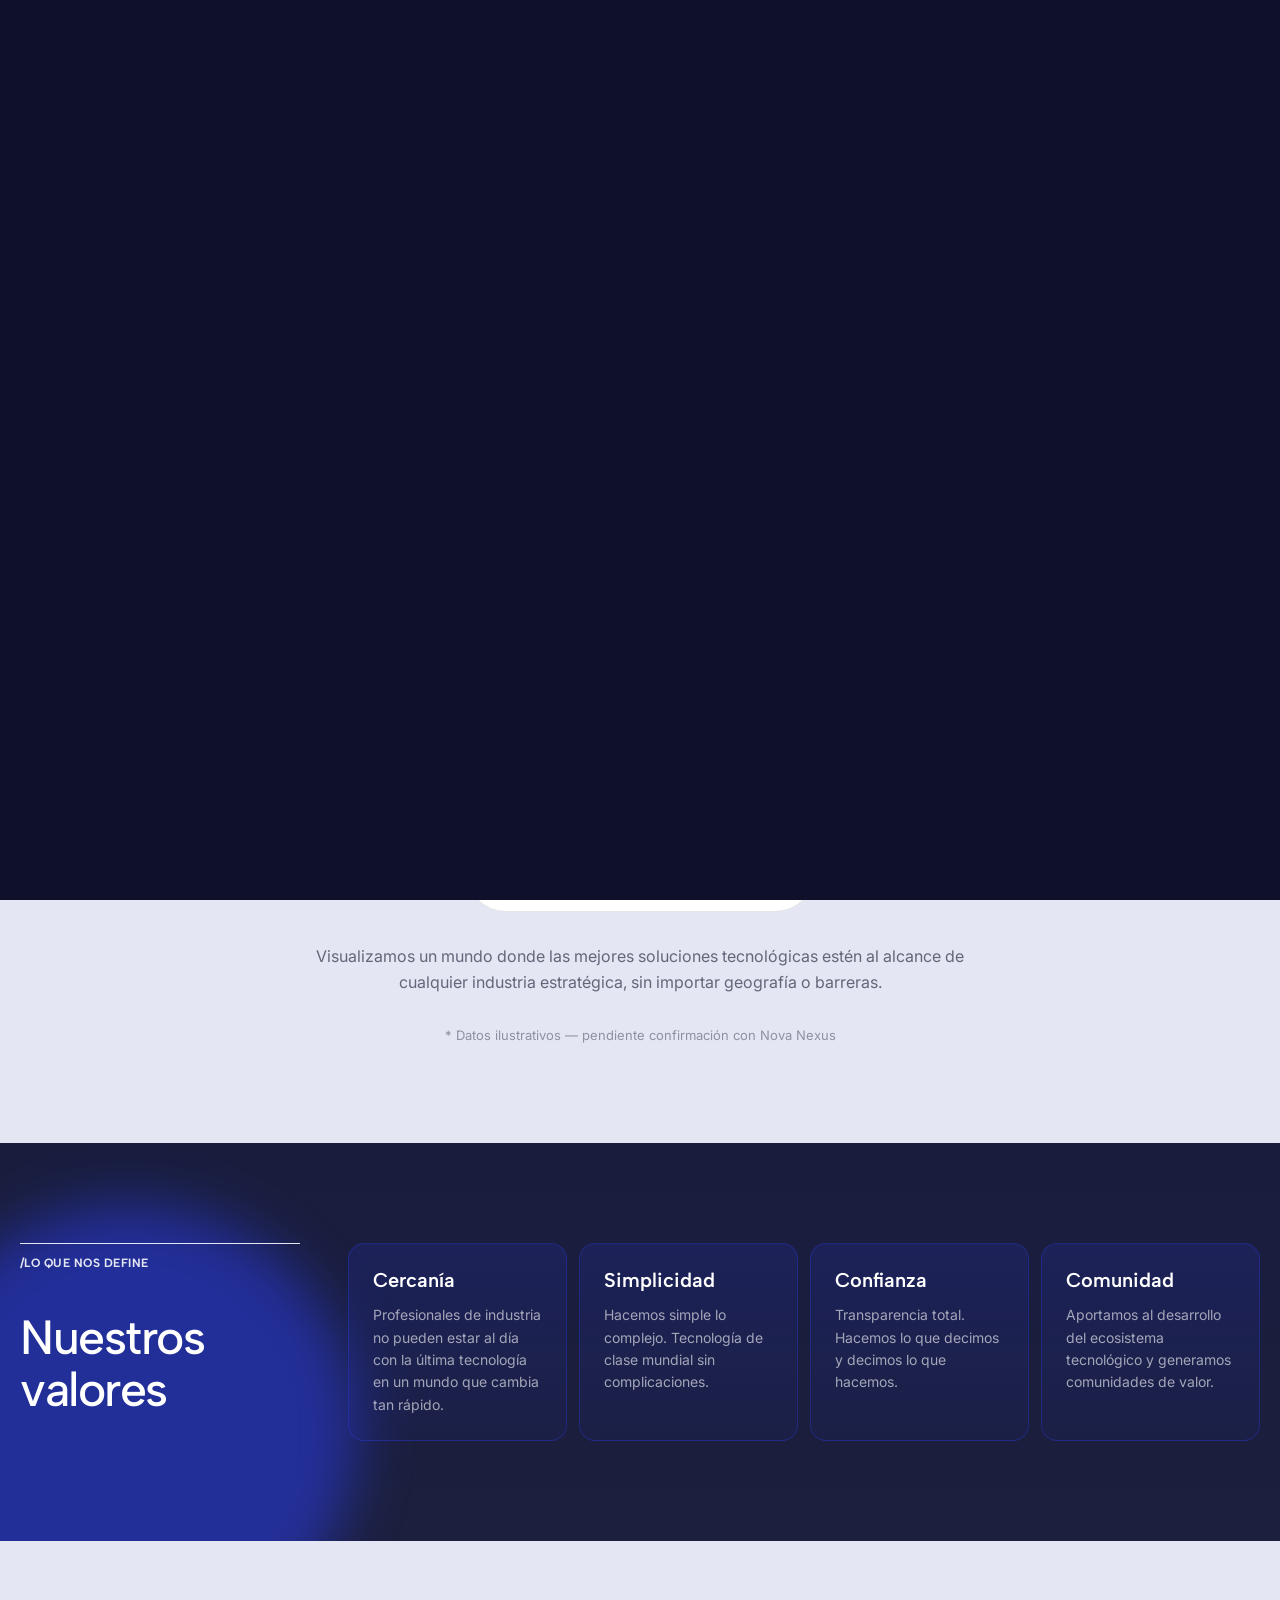
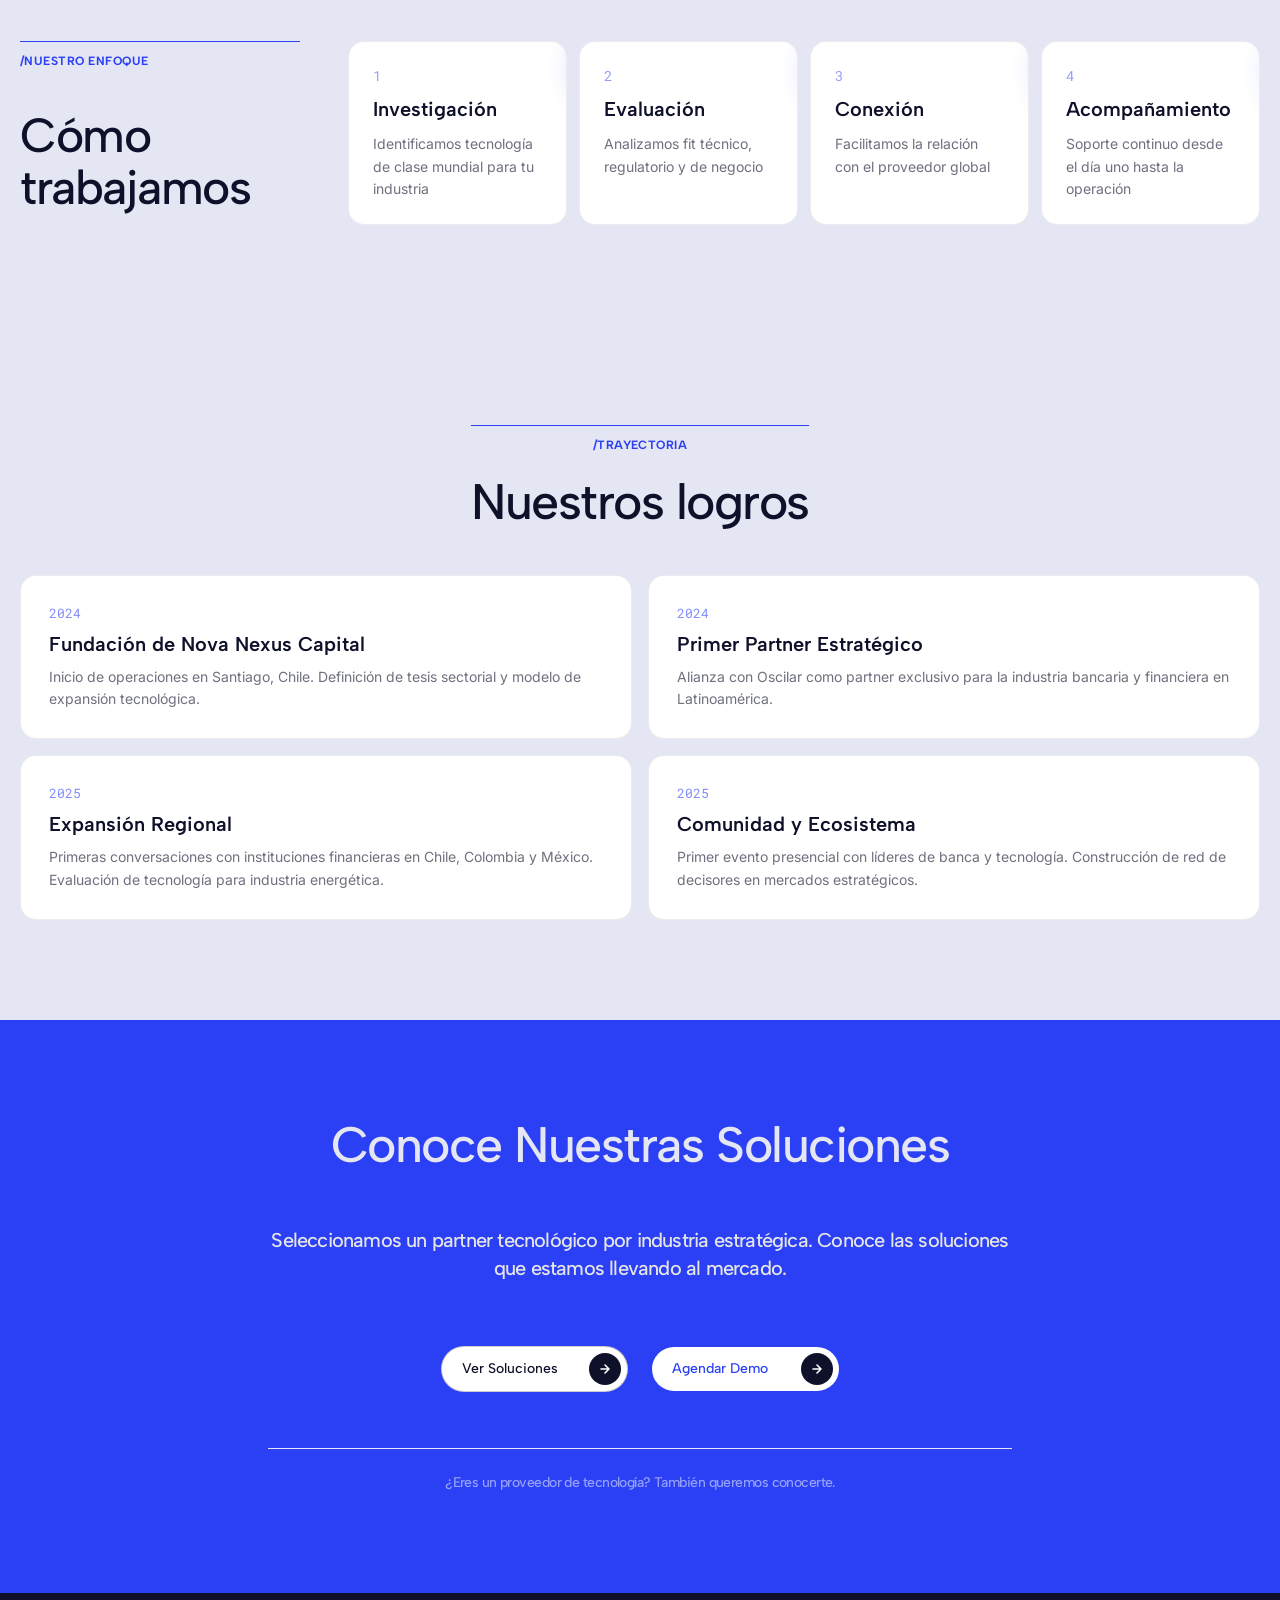
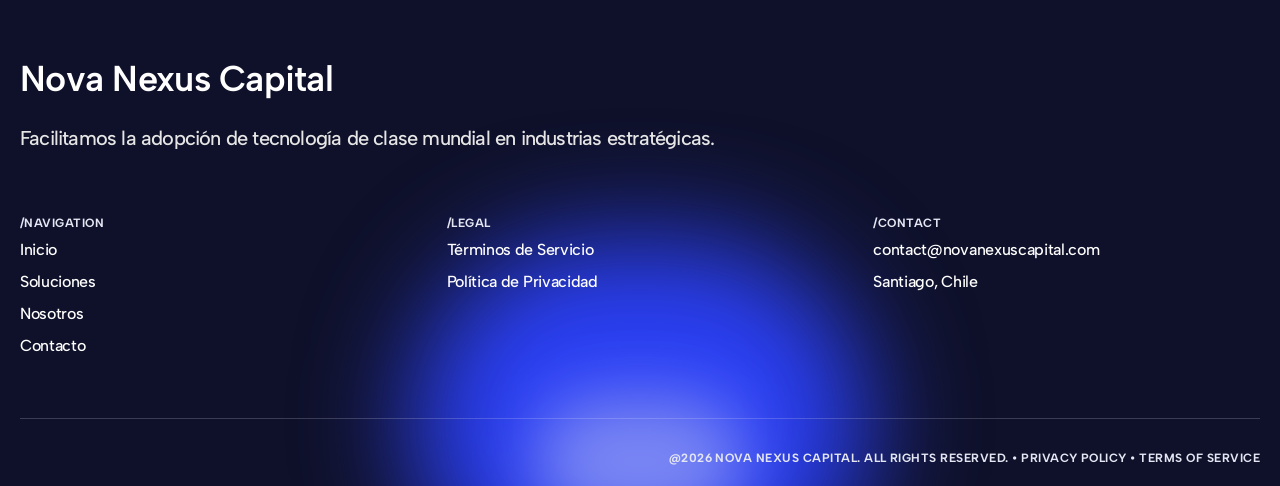
==== commit a2a7faf1: "Hide proposito section, fix stat colors to navy, update sol-hero text styles" ====
--- a/about.html
+++ b/about.html
@@ -108,7 +108,7 @@
   <!-- ════════════════════════════════════════════
        SECTION 4 — Nuestro Propósito
        ════════════════════════════════════════════ -->
-  <section class="proposito">
+  <section class="proposito" style="display:none;">
     <div class="proposito__inner">
       <div class="proposito__header">
         <nova-tag variant="blue" center>Nuestro Propósito</nova-tag>
--- a/styles.css
+++ b/styles.css
@@ -18,7 +18,7 @@
 body {
   font-family: var(--font-primary);
   color: var(--navy);
-  background: linear-gradient(180deg, var(--blue) 0%, var(--lavender) 100%);
+  background: linear-gradient(180deg, #2B40F5 0%, #E4E6F3 70.63%, #FFFFFF 97.88%), #FFFFFF;
   -webkit-font-smoothing: antialiased;
 }
 
@@ -730,18 +730,19 @@
   gap: 24px;
 }
 .sol-hero__heading {
-  font-size: 56px;
-  font-weight: 600;
-  line-height: 110%;
-  letter-spacing: -0.03em;
-  color: var(--white);
+  font-size: 64px;
+  font-weight: 500;
+  line-height: 67px;
+  letter-spacing: -1.28px;
+  color: rgba(15, 17, 42, 0.7);
 }
 .sol-hero__subtitle {
-  font-family: var(--font-body);
-  font-size: 18px;
-  font-weight: 400;
-  line-height: 160%;
-  color: rgba(255, 255, 255, 0.7);
+  font-family: var(--font-primary);
+  font-size: 20px;
+  font-weight: 500;
+  line-height: 28px;
+  letter-spacing: -0.8px;
+  color: var(--navy);
   max-width: 520px;
 }
 .sol-hero__buttons {
@@ -1517,7 +1518,7 @@
    GRADIENT FLOW — Operate + Community shared bg
    ============================================ */
 .gradient-flow {
-  background: linear-gradient(180deg, var(--white) 0%, var(--lavender) 35%, var(--blue) 75%);
+  /* Body gradient flows through — no local background */
 }
 
 /* ============================================
@@ -1740,10 +1741,7 @@
   font-weight: 500;
   line-height: 100%;
   letter-spacing: -0.03em;
-  background: var(--gradient-brand);
-  -webkit-background-clip: text;
-  -webkit-text-fill-color: transparent;
-  background-clip: text;
+  color: var(--navy);
 }
 .approach__stat-label {
   font-size: 12px;
